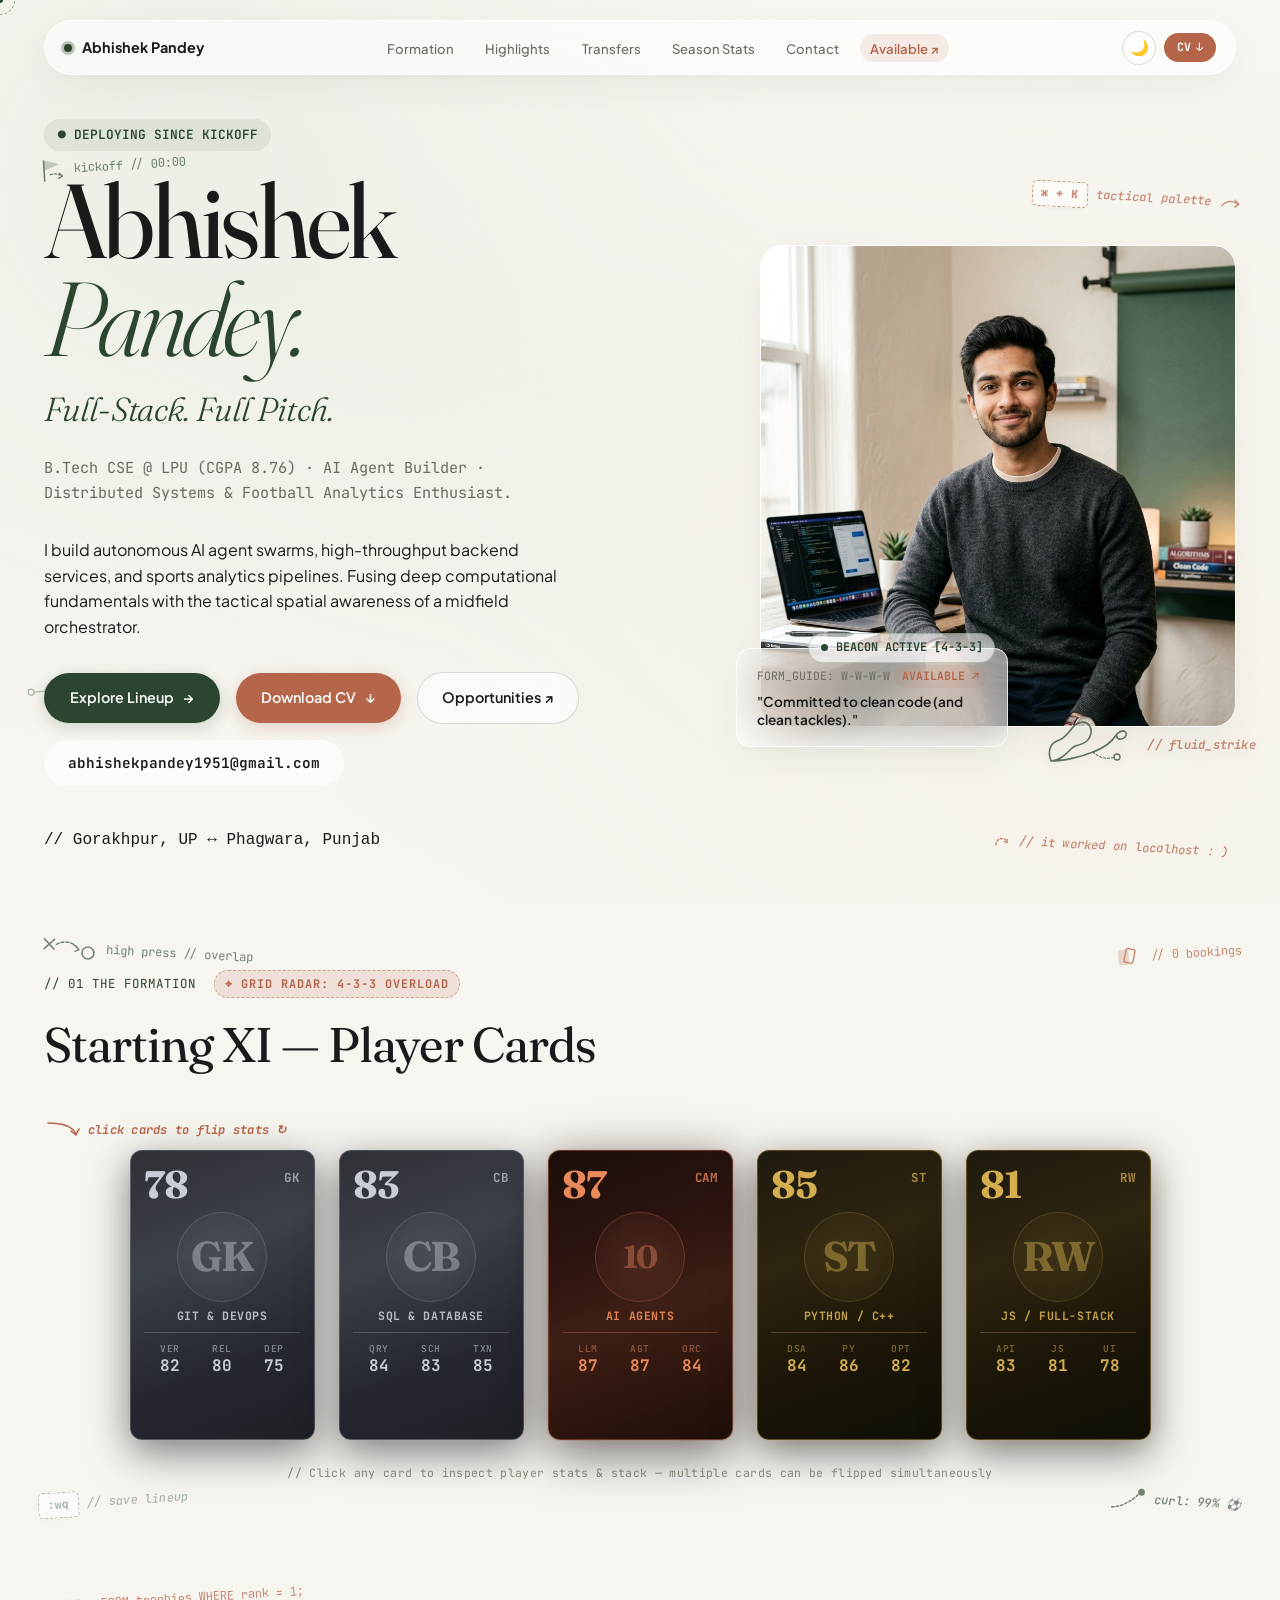
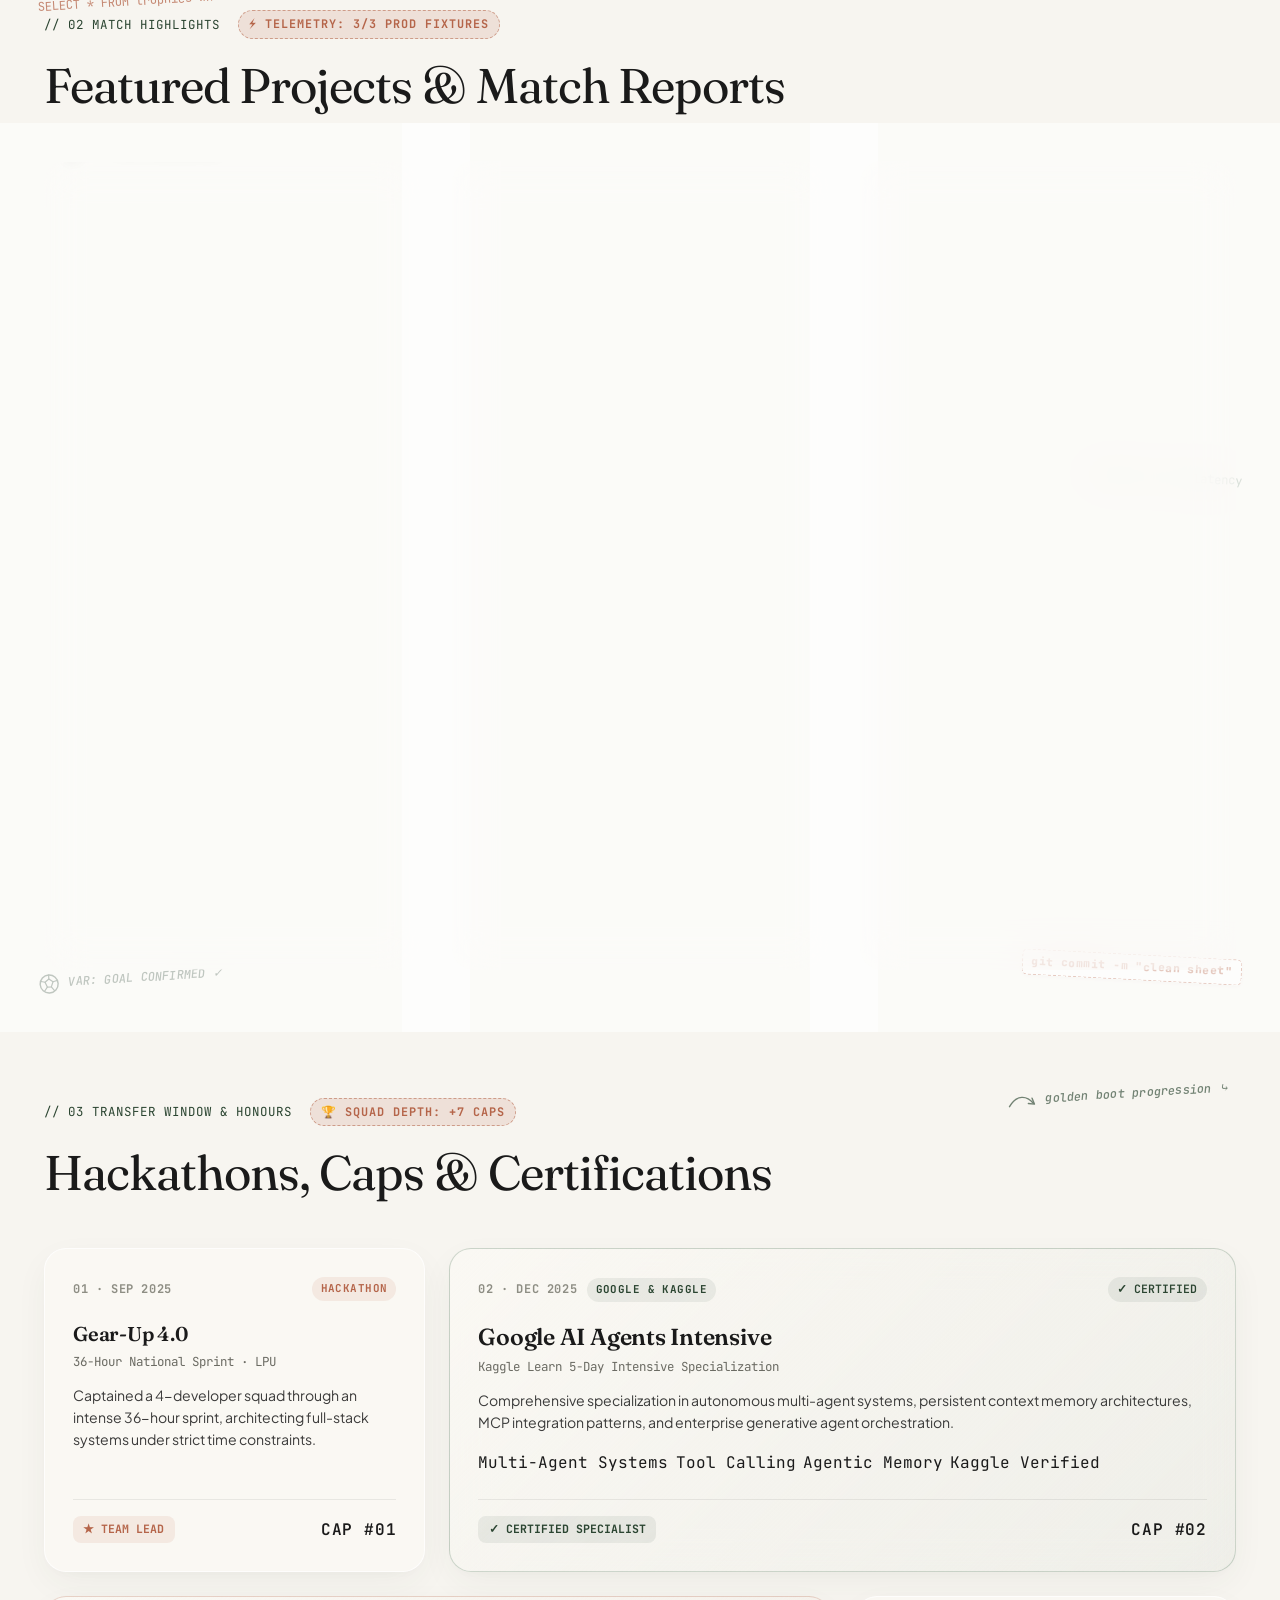
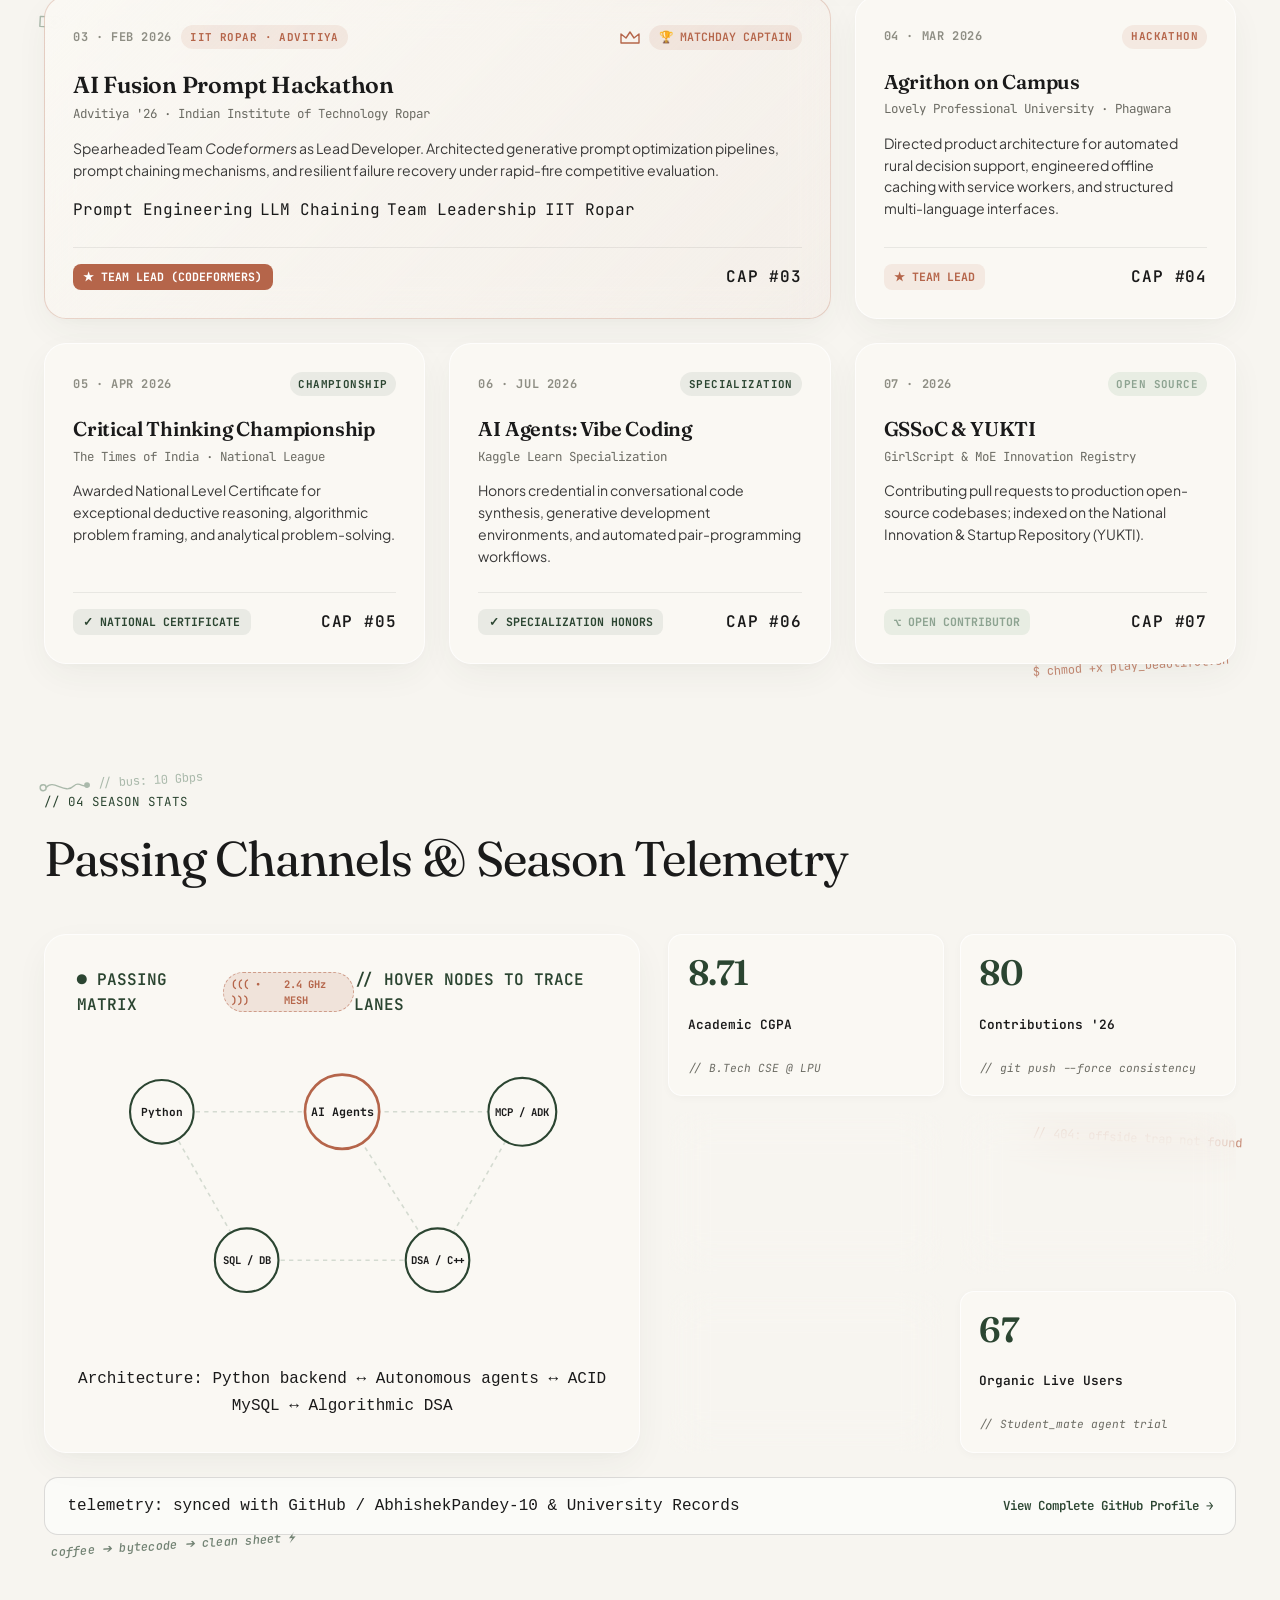
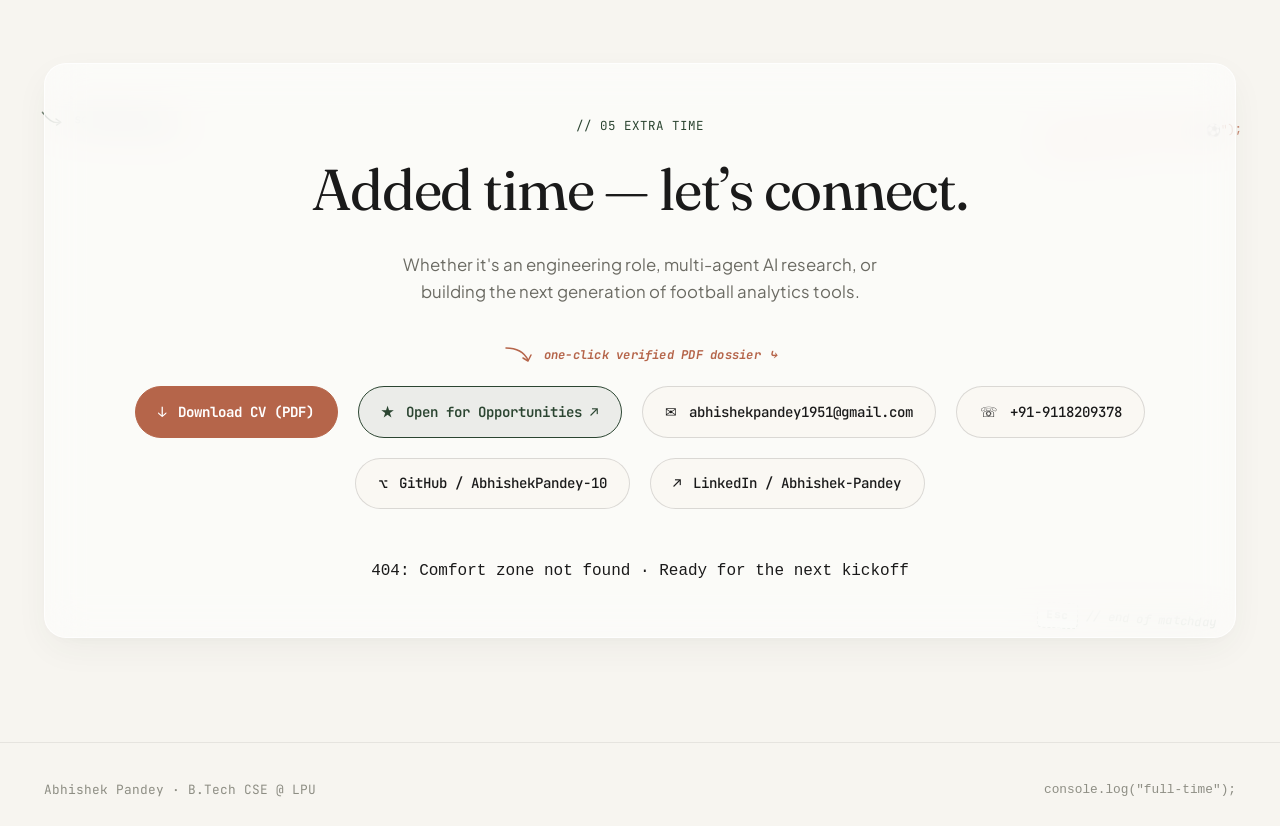
==== index.html @ 06e87197 "feat: complete The Pitch developer portfolio with dual matchday themes, FUT cards & telemetry" ====
<!DOCTYPE html>
<html lang="en">
<head>
  <meta charset="UTF-8">
  <meta name="viewport" content="width=device-width, initial-scale=1.0">
  <title>Abhishek Pandey — The Pitch</title>
  <meta name="description" content="Personal portfolio for Abhishek Pandey — B.Tech CSE @ LPU, AI Agent Builder, Full-Stack Developer, and Football Analytics Enthusiast.">
  <link rel="stylesheet" href="style.css">
  <link rel="icon" href="data:image/svg+xml,<svg xmlns=%22http://www.w3.org/2000/svg%22 viewBox=%220 0 100 100%22><text y=%22.9em%22 font-size=%2290%22>⚽</text></svg>">
  <script>
    (function() {
      const saved = localStorage.getItem('portfolio-theme');
      const prefersDark = window.matchMedia('(prefers-color-scheme: dark)').matches;
      if (saved === 'dark' || (!saved && prefersDark)) {
        document.documentElement.setAttribute('data-theme', 'dark');
      } else {
        document.documentElement.setAttribute('data-theme', 'light');
      }
    })();
  </script>
</head>
<body>

  <!-- Ambient Mesh Backdrop -->
  <div class="ambient-mesh" aria-hidden="true"></div>

  <!-- Custom Cursor -->
  <div class="custom-cursor" id="customCursor" aria-hidden="true">
    <div class="cursor-dot"></div>
    <div class="cursor-ring"></div>
  </div>

  <!-- Toast Notification -->
  <div class="pitch-toast" id="pitchToast">Tactical link copied to clipboard</div>

  <!-- Top Scroll Progress Indicator Bar -->
  <div id="scrollProgressBar" class="scroll-progress-bar" aria-hidden="true"></div>

  <!-- Sticky Header -->
  <header class="pitch-header">
    <div class="container">
      <nav class="nav-wrapper">
        <a href="#hero" class="brand-badge">
          <span class="pitch-dot"></span>
          <span>Abhishek Pandey</span>
        </a>

        <ul class="nav-links">
          <li><a href="#formation" class="nav-link">Formation</a></li>
          <li><a href="#highlights" class="nav-link">Highlights</a></li>
          <li><a href="#transfers" class="nav-link">Transfers</a></li>
          <li><a href="#season-stats" class="nav-link">Season Stats</a></li>
          <li><a href="#extratime" class="nav-link">Contact</a></li>
          <li><a href="opportunities.html" class="nav-link nav-link--available" title="View Scouting Dossier & Open Roles">Available ↗</a></li>
        </ul>

        <div class="nav-actions">
          <button id="themeToggle" class="theme-toggle-btn" aria-label="Toggle Night/Day match mode" title="Switch dark/light theme">
            <span class="theme-toggle-icon">🌙</span>
          </button>

          <a href="assets/Abhishek_Pandey_CV.pdf" download="Abhishek_Pandey_CV.pdf" target="_blank" class="nav-cv-btn font-mono" title="Download CV (PDF)">
            <span>CV</span>
            <span>↓</span>
          </a>
        </div>
      </nav>
    </div>
  </header>

  <main>
    <!-- ==========================================================================
         1. HERO SECTION
         ========================================================================== -->
    <section id="hero" class="hero-section">
      <!-- Background Tactical & Dev Doodles Layer -->
      <div class="doodle-layer" aria-hidden="true">
        <!-- 1. Corner flag & kickoff doodle -->
        <div class="bg-doodle doodle-rot-neg" style="top: 8%; left: 3%;">
          <svg class="doodle-svg" width="28" height="28" viewBox="0 0 28 28">
            <line x1="6" y1="4" x2="6" y2="24" stroke-width="1.6"/>
            <polygon points="6,4 20,8 6,13" fill="currentColor" opacity="0.35" stroke-width="1.2"/>
            <path d="M 12 18 Q 18 16 23 20" stroke-width="1.4" stroke-dasharray="2 2"/>
            <polyline points="21,17 24,20 20,22" stroke-width="1.4"/>
          </svg>
          <span>kickoff // 00:00</span>
        </div>

        <!-- 2. Dev keycap doodle -->
        <div class="bg-doodle bg-doodle--terracotta doodle-rot-pos" style="top: 12%; right: 3%;">
          <span class="doodle-kbd">⌘ + K</span>
          <span class="doodle-pun">tactical palette</span>
          <svg class="doodle-svg" width="22" height="14" viewBox="0 0 22 14">
            <path d="M 2 10 Q 10 2 18 8" stroke-width="1.3"/>
            <polyline points="15,4 19,8 15,11" stroke-width="1.3"/>
          </svg>
        </div>

        <!-- 3. Circuit trace with USB/Nodes -->
        <div class="bg-doodle bg-doodle--sage doodle-rot-neg" style="top: 72%; left: 2%;">
          <svg class="doodle-svg" width="54" height="22" viewBox="0 0 54 22">
            <circle cx="5" cy="11" r="3" stroke-width="1.3"/>
            <line x1="8" y1="11" x2="18" y2="11" stroke-width="1.3"/>
            <path d="M 18 11 L 22 5 L 30 5 L 34 11" stroke-width="1.3"/>
            <rect x="34" y="7" width="12" height="8" rx="2" stroke-width="1.3"/>
            <circle cx="50" cy="11" r="2" fill="currentColor"/>
          </svg>
          <span>// 127.0.0.1:8000</span>
        </div>

        <!-- 4. Dev Pun -->
        <div class="bg-doodle bg-doodle--terracotta doodle-rot-pos" style="bottom: 6%; right: 4%;">
          <svg class="doodle-svg" width="18" height="18" viewBox="0 0 18 18">
            <path d="M 3 13 C 3 6, 10 4, 14 9" stroke-width="1.4" stroke-dasharray="2 2"/>
            <polyline points="11,9 14,10 14,7" stroke-width="1.4"/>
          </svg>
          <span class="doodle-pun">// it worked on localhost : )</span>
        </div>
      </div>

      <div class="container">
        <div class="hero-grid">
          
          <!-- Left: Editorial Headline & Bio -->
          <div class="hero-content">
            <div class="hero-tag font-mono">
              <span>●</span>
              <span>DEPLOYING SINCE KICKOFF</span>
            </div>

            <h1 class="hero-name font-serif">
              Abhishek<br>
              <em>Pandey.</em>
            </h1>

            <div class="hero-tagline font-serif">
              Full-Stack. Full Pitch.
            </div>

            <p class="hero-subhead font-mono">
              B.Tech CSE @ LPU (CGPA 8.76) · AI Agent Builder · Distributed Systems & Football Analytics Enthusiast.
            </p>

            <p class="formation-bio" style="margin-bottom: 2rem; max-width: 34rem;">
              I build autonomous AI agent swarms, high-throughput backend services, and sports analytics pipelines. Fusing deep computational fundamentals with the tactical spatial awareness of a midfield orchestrator.
            </p>

            <div class="hero-cta-group">
              <a href="#formation" class="btn-primary magnetic-btn">
                <span>Explore Lineup</span>
                <span>→</span>
              </a>
              <a href="assets/Abhishek_Pandey_CV.pdf" download="Abhishek_Pandey_CV.pdf" target="_blank" class="btn-cv magnetic-btn">
                <span>Download CV</span>
                <span>↓</span>
              </a>
              <a href="opportunities.html" class="btn-secondary magnetic-btn">
                <span>Opportunities ↗</span>
              </a>
              <button class="btn-secondary contact-pill-copy" onclick="copyContact('abhishekpandey1951@gmail.com', 'Email')">
                <span class="font-mono text-xs">abhishekpandey1951@gmail.com</span>
              </button>
            </div>

            <div class="font-mono text-xs text-muted">
              <code>// Gorakhpur, UP ↔ Phagwara, Punjab</code>
            </div>
          </div>

          <!-- Right: Treated Duotone Portrait & Glass Badge -->
          <div class="hero-visual-wrapper">
            <div class="portrait-container">
              <img 
                src="assets/abhishek_portrait.jpg" 
                alt="Abhishek Pandey" 
                class="portrait-img"
              >
            </div>

            <div class="hero-glass-badge">
              <!-- Tactical Scout Beacon Signal -->
              <div class="stroke-signaling signal-beacon" style="position: absolute; top: -16px; right: 12px; z-index: 10;">
                <span class="beacon-pulse"></span>
                <span class="font-mono text-xs" style="color: var(--accent-forest); font-weight: 700;">BEACON ACTIVE [4-3-3]</span>
              </div>

              <div class="badge-header font-mono">
                <span>FORM_GUIDE: W-W-W-W</span>
                <a href="opportunities.html" class="badge-status badge-status--link" title="Inspect transfer dossier & roles">AVAILABLE ↗</a>
              </div>
              <div class="badge-text">
                "Committed to clean code (and clean tackles)."
              </div>
            </div>

            <!-- Single-Stroke Continuous Kicker & Trajectory -->
            <div class="stroke-signaling single-stroke-figure" style="position: absolute; bottom: -44px; right: -20px; z-index: 4;" title="Single-stroke strike">
              <svg class="single-stroke-svg" width="96" height="52" viewBox="0 0 96 52">
                <path d="M 8 42 C 16 42, 22 36, 28 30 C 32 25, 38 27, 44 22 C 48 18, 50 11, 46 6 C 42 1, 34 3, 30 8 C 26 13, 22 20, 14 22 C 8 24, 4 32, 8 42 C 20 42, 38 38, 50 33 C 62 28, 68 24, 74 15 M 74 15 C 80 9, 86 13, 82 18 C 78 22, 72 20, 74 15" stroke-width="1.6"/>
                <path d="M 50 33 Q 60 42 72 38" stroke-width="1.2" stroke-dasharray="2 2"/>
                <circle cx="74" cy="38" r="3" stroke-width="1.4"/>
              </svg>
              <span class="signal-callout-text font-mono text-xs">// fluid_strike</span>
            </div>
          </div>

        </div>
      </div>
    </section>

    <!-- ==========================================================================
         2. THE FORMATION (FIFA Player Cards)
         ========================================================================== -->
    <section id="formation" class="section">
      <!-- Background Tactical & Dev Doodles Layer -->
      <div class="doodle-layer" aria-hidden="true">
        <!-- 5. Tactical X & O High Press vector -->
        <div class="bg-doodle doodle-rot-pos" style="top: 5%; left: 3%;">
          <svg class="doodle-svg" width="60" height="30" viewBox="0 0 60 30">
            <line x1="6" y1="6" x2="16" y2="16" stroke-width="1.6"/>
            <line x1="16" y1="6" x2="6" y2="16" stroke-width="1.6"/>
            <path d="M 18 11 Q 30 4 40 14" stroke-width="1.4" stroke-dasharray="3 2"/>
            <polyline points="36,11 41,15 37,17" stroke-width="1.4"/>
            <circle cx="50" cy="18" r="6" stroke-width="1.6"/>
          </svg>
          <span>high press // overlap</span>
        </div>

        <!-- 6. Referee Yellow & Red cards -->
        <div class="bg-doodle bg-doodle--terracotta doodle-rot-neg" style="top: 6%; right: 3%;">
          <svg class="doodle-svg" width="26" height="22" viewBox="0 0 26 22">
            <rect x="2" y="3" width="9" height="14" rx="1.5" stroke-width="1.4" fill="currentColor" opacity="0.3"/>
            <rect x="8" y="2" width="9" height="14" rx="1.5" stroke-width="1.4" transform="rotate(15 13 9)"/>
          </svg>
          <span>// 0 bookings</span>
        </div>

        <!-- 7. Vim save keycap -->
        <div class="bg-doodle bg-doodle--sage doodle-rot-neg" style="bottom: 5%; left: 3%;">
          <span class="doodle-kbd">:wq</span>
          <span class="doodle-pun">// save lineup</span>
        </div>

        <!-- 8. Free-kick curling arc -->
        <div class="bg-doodle doodle-rot-pos" style="bottom: 5%; right: 3%;">
          <svg class="doodle-svg" width="38" height="24" viewBox="0 0 38 24">
            <path d="M 4 20 C 14 20, 26 12, 32 4" stroke-width="1.4" stroke-dasharray="2.5 2"/>
            <circle cx="33" cy="4" r="2.5" fill="currentColor"/>
          </svg>
          <span class="doodle-pun">curl: 99% ⚽</span>
        </div>
      </div>

      <div class="container">
        
        <div class="section-header">
          <div class="section-label">
            <span>// 01</span>
            <span>THE FORMATION</span>
            <span class="signal-radar-tag font-mono" style="margin-left: 0.6rem;">
              <span>⌖</span>
              <span>GRID RADAR: 4-3-3 OVERLOAD</span>
            </span>
          </div>
          <h2 class="section-title font-serif">Starting XI — Player Cards</h2>
        </div>

        <!-- Single-Stroke Card Flip Signaling Callout -->
        <div class="stroke-signaling" style="position: relative; margin-bottom: 0.6rem; justify-content: flex-end;">
          <svg class="single-stroke-svg" width="36" height="20" viewBox="0 0 36 20" style="color: var(--accent-terracotta);">
            <path d="M 4 3 C 16 3, 28 5, 32 14" stroke-width="1.6"/>
            <polyline points="27,11 32,15 35,9" stroke-width="1.6"/>
          </svg>
          <span class="signal-callout-text font-mono">click cards to flip stats ↻</span>
        </div>

        <div class="fifa-grid">

          <!-- Card 1: GK — Silver -->
          <div class="fifa-card fifa-card--silver" data-pos="gk" onclick="flipCard(this)" tabindex="0" role="button" aria-label="Toggle Git & DevOps player card">
            <div class="fifa-card-inner">
              <div class="fifa-card-front">
                <div class="fifa-card-shine"></div>
                <div class="fifa-card-top">
                  <div class="fifa-card-rating font-serif">78</div>
                  <div class="fifa-card-pos font-mono">GK</div>
                </div>
                <div class="fifa-card-center">
                  <div class="fifa-card-emblem">
                    <span class="fifa-card-emblem-pos">GK</span>
                  </div>
                </div>
                <div class="fifa-card-bottom">
                  <div class="fifa-card-name font-mono">GIT &amp; DEVOPS</div>
                  <div class="fifa-card-divider"></div>
                  <div class="fifa-card-stats">
                    <div class="fifa-stat font-mono"><span>VER</span><span>82</span></div>
                    <div class="fifa-stat font-mono"><span>REL</span><span>80</span></div>
                    <div class="fifa-stat font-mono"><span>DEP</span><span>75</span></div>
                  </div>
                </div>
                <div class="fifa-card-hint font-mono">click to flip</div>
              </div>
              <div class="fifa-card-back">
                <div class="fifa-back-pos font-mono">GK · #01</div>
                <h3 class="fifa-back-title font-serif">Reliability, Safety Net &amp; DevOps</h3>
                <p class="fifa-back-desc font-mono">Last line of defense. Deterministic builds, clean Git workflows, robust CI/CD checks, and zero-downtime stability.</p>
                <div class="fifa-back-pills">
                  <span class="fifa-pill">Git &amp; GitHub</span>
                  <span class="fifa-pill">DevOps Habits</span>
                  <span class="fifa-pill">Linux / Bash</span>
                  <span class="fifa-pill">VS Code</span>
                  <span class="fifa-pill">Auto Testing</span>
                </div>
                <div class="fifa-back-hint font-mono">click to flip back</div>
              </div>
            </div>
          </div>

          <!-- Card 2: CB — Silver -->
          <div class="fifa-card fifa-card--silver" data-pos="def" onclick="flipCard(this)" tabindex="0" role="button" aria-label="Toggle SQL & Database player card">
            <div class="fifa-card-inner">
              <div class="fifa-card-front">
                <div class="fifa-card-shine"></div>
                <div class="fifa-card-top">
                  <div class="fifa-card-rating font-serif">83</div>
                  <div class="fifa-card-pos font-mono">CB</div>
                </div>
                <div class="fifa-card-center">
                  <div class="fifa-card-emblem">
                    <span class="fifa-card-emblem-pos">CB</span>
                  </div>
                </div>
                <div class="fifa-card-bottom">
                  <div class="fifa-card-name font-mono">SQL &amp; DATABASE</div>
                  <div class="fifa-card-divider"></div>
                  <div class="fifa-card-stats">
                    <div class="fifa-stat font-mono"><span>QRY</span><span>84</span></div>
                    <div class="fifa-stat font-mono"><span>SCH</span><span>83</span></div>
                    <div class="fifa-stat font-mono"><span>TXN</span><span>85</span></div>
                  </div>
                </div>
                <div class="fifa-card-hint font-mono">click to flip</div>
              </div>
              <div class="fifa-card-back">
                <div class="fifa-back-pos font-mono">CB · #04</div>
                <h3 class="fifa-back-title font-serif">Relational Foundations &amp; SQL Architecture</h3>
                <p class="fifa-back-desc font-mono">Uncompromising structural integrity. ACID transactions, index optimization, normalized schemas, rock-solid data layers.</p>
                <div class="fifa-back-pills">
                  <span class="fifa-pill">SQL</span>
                  <span class="fifa-pill">MySQL</span>
                  <span class="fifa-pill">DB Normalization</span>
                  <span class="fifa-pill">Relational Schemas</span>
                  <span class="fifa-pill">Transactions</span>
                </div>
                <div class="fifa-back-hint font-mono">click to flip back</div>
              </div>
            </div>
          </div>

          <!-- Card 3: CAM — Special (Star Player) -->
          <div class="fifa-card fifa-card--special" data-pos="mid" onclick="flipCard(this)" tabindex="0" role="button" aria-label="Toggle AI Agents player card">
            <div class="fifa-card-inner">
              <div class="fifa-card-front">
                <div class="fifa-card-shine"></div>
                <div class="fifa-card-top">
                  <div class="fifa-card-rating font-serif">87</div>
                  <div class="fifa-card-pos font-mono">CAM</div>
                </div>
                <div class="fifa-card-center">
                  <div class="fifa-card-emblem">
                    <span class="fifa-card-emblem-pos">10</span>
                  </div>
                </div>
                <div class="fifa-card-bottom">
                  <div class="fifa-card-name font-mono">AI AGENTS</div>
                  <div class="fifa-card-divider"></div>
                  <div class="fifa-card-stats">
                    <div class="fifa-stat font-mono"><span>LLM</span><span>87</span></div>
                    <div class="fifa-stat font-mono"><span>AGT</span><span>87</span></div>
                    <div class="fifa-stat font-mono"><span>ORC</span><span>84</span></div>
                  </div>
                </div>
                <div class="fifa-card-hint font-mono">click to flip</div>
              </div>
              <div class="fifa-card-back">
                <div class="fifa-back-pos font-mono">CAM · #10 · ★ STAR</div>
                <h3 class="fifa-back-title font-serif">Autonomous AI Agents &amp; Orchestration</h3>
                <p class="fifa-back-desc font-mono">Creative nucleus. Multi-agent swarms, Model Context Protocol, tool-augmented sandboxes, vector embeddings.</p>
                <div class="fifa-back-pills">
                  <span class="fifa-pill">AI Agents</span>
                  <span class="fifa-pill">MCP</span>
                  <span class="fifa-pill">ADK</span>
                  <span class="fifa-pill">Antigravity</span>
                  <span class="fifa-pill">LangChain</span>
                  <span class="fifa-pill">Prompt Eng.</span>
                </div>
                <div class="fifa-back-hint font-mono">click to flip back</div>
              </div>
            </div>
          </div>

          <!-- Card 4: ST — Gold -->
          <div class="fifa-card fifa-card--gold" data-pos="st" onclick="flipCard(this)" tabindex="0" role="button" aria-label="Toggle Python & C++ player card">
            <div class="fifa-card-inner">
              <div class="fifa-card-front">
                <div class="fifa-card-shine"></div>
                <div class="fifa-card-top">
                  <div class="fifa-card-rating font-serif">85</div>
                  <div class="fifa-card-pos font-mono">ST</div>
                </div>
                <div class="fifa-card-center">
                  <div class="fifa-card-emblem">
                    <span class="fifa-card-emblem-pos">ST</span>
                  </div>
                </div>
                <div class="fifa-card-bottom">
                  <div class="fifa-card-name font-mono">PYTHON / C++</div>
                  <div class="fifa-card-divider"></div>
                  <div class="fifa-card-stats">
                    <div class="fifa-stat font-mono"><span>DSA</span><span>84</span></div>
                    <div class="fifa-stat font-mono"><span>PY</span><span>86</span></div>
                    <div class="fifa-stat font-mono"><span>OPT</span><span>82</span></div>
                  </div>
                </div>
                <div class="fifa-card-hint font-mono">click to flip</div>
              </div>
              <div class="fifa-card-back">
                <div class="fifa-back-pos font-mono">ST · #09</div>
                <h3 class="fifa-back-title font-serif">High-Impact Computational Engineering</h3>
                <p class="fifa-back-desc font-mono">Clinical problem-solving. Python, C++, Data Structures &amp; Algorithms, rapid conversion of complex problems into clean code.</p>
                <div class="fifa-back-pills">
                  <span class="fifa-pill">Python</span>
                  <span class="fifa-pill">C++</span>
                  <span class="fifa-pill">DSA</span>
                  <span class="fifa-pill">OOP</span>
                  <span class="fifa-pill">Codeforces</span>
                  <span class="fifa-pill">LeetCode</span>
                </div>
                <div class="fifa-back-hint font-mono">click to flip back</div>
              </div>
            </div>
          </div>

          <!-- Card 5: RW — Gold -->
          <div class="fifa-card fifa-card--gold" data-pos="rw" onclick="flipCard(this)" tabindex="0" role="button" aria-label="Toggle JavaScript & Full Stack player card">
            <div class="fifa-card-inner">
              <div class="fifa-card-front">
                <div class="fifa-card-shine"></div>
                <div class="fifa-card-top">
                  <div class="fifa-card-rating font-serif">81</div>
                  <div class="fifa-card-pos font-mono">RW</div>
                </div>
                <div class="fifa-card-center">
                  <div class="fifa-card-emblem">
                    <span class="fifa-card-emblem-pos">RW</span>
                  </div>
                </div>
                <div class="fifa-card-bottom">
                  <div class="fifa-card-name font-mono">JS / FULL-STACK</div>
                  <div class="fifa-card-divider"></div>
                  <div class="fifa-card-stats">
                    <div class="fifa-stat font-mono"><span>API</span><span>83</span></div>
                    <div class="fifa-stat font-mono"><span>JS</span><span>81</span></div>
                    <div class="fifa-stat font-mono"><span>UI</span><span>78</span></div>
                  </div>
                </div>
                <div class="fifa-card-hint font-mono">click to flip</div>
              </div>
              <div class="fifa-card-back">
                <div class="fifa-back-pos font-mono">RW · #07</div>
                <h3 class="fifa-back-title font-serif">Full-Stack Architecture &amp; Modern Web</h3>
                <p class="fifa-back-desc font-mono">Pace, precision, fluid interfaces. High-performance, accessible web platforms bridging complex backends with intuitive design.</p>
                <div class="fifa-back-pills">
                  <span class="fifa-pill">JavaScript</span>
                  <span class="fifa-pill">HTML5 &amp; CSS</span>
                  <span class="fifa-pill">Django / DRF</span>
                  <span class="fifa-pill">REST APIs</span>
                  <span class="fifa-pill">Glassmorphism</span>
                </div>
                <div class="fifa-back-hint font-mono">click to flip back</div>
              </div>
            </div>
          </div>

        </div><!-- /.fifa-grid -->

        <div class="fifa-grid-hint font-mono">// Click any card to inspect player stats &amp; stack — multiple cards can be flipped simultaneously</div>

      </div>
    </section>




    <!-- ==========================================================================
         3. MATCH HIGHLIGHTS (Project Cards)
         ========================================================================== -->
    <section id="highlights" class="section">
      <!-- Background Tactical & Dev Doodles Layer -->
      <div class="doodle-layer" aria-hidden="true">
        <!-- 9. SQL Query doodle -->
        <div class="bg-doodle bg-doodle--terracotta doodle-rot-neg" style="top: 4%; left: 3%;">
          <span>SELECT * FROM trophies WHERE rank = 1;</span>
        </div>

        <!-- 10. Twisted patch cable with ground -->
        <div class="bg-doodle bg-doodle--sage doodle-rot-pos" style="top: 48%; right: 3%;">
          <svg class="doodle-svg" width="46" height="20" viewBox="0 0 46 20">
            <path d="M 2 10 Q 8 2 14 10 T 26 10 T 36 10" stroke-width="1.4"/>
            <line x1="36" y1="10" x2="42" y2="10" stroke-width="1.4"/>
            <line x1="42" y1="5" x2="42" y2="15" stroke-width="1.4"/>
            <line x1="44" y1="7" x2="44" y2="13" stroke-width="1.4"/>
          </svg>
          <span>// zero latency</span>
        </div>

        <!-- 11. Minimalist Wireframe Soccer Ball + VAR -->
        <div class="bg-doodle doodle-rot-neg" style="bottom: 4%; left: 3%;">
          <svg class="doodle-svg" width="22" height="22" viewBox="0 0 22 22">
            <circle cx="11" cy="11" r="9" stroke-width="1.4"/>
            <polygon points="11,6 15,9 13,14 9,14 7,9" stroke-width="1.2"/>
            <line x1="11" y1="2" x2="11" y2="6" stroke-width="1.2"/>
            <line x1="19" y1="8" x2="15" y2="9" stroke-width="1.2"/>
            <line x1="16" y1="18" x2="13" y2="14" stroke-width="1.2"/>
            <line x1="6" y1="18" x2="9" y2="14" stroke-width="1.2"/>
            <line x1="3" y1="8" x2="7" y2="9" stroke-width="1.2"/>
          </svg>
          <span class="doodle-pun">VAR: GOAL CONFIRMED ✓</span>
        </div>

        <!-- 12. Clean sheet git commit -->
        <div class="bg-doodle bg-doodle--terracotta doodle-rot-pos" style="bottom: 5%; right: 3%;">
          <span class="doodle-kbd">git commit -m "clean sheet"</span>
        </div>
      </div>

      <div class="container">
        
        <div class="section-header">
          <div class="section-label">
            <span>// 02</span>
            <span>MATCH HIGHLIGHTS</span>
            <span class="signal-radar-tag font-mono" style="margin-left: 0.6rem;">
              <span>⚡</span>
              <span>TELEMETRY: 3/3 PROD FIXTURES</span>
            </span>
          </div>
          <h2 class="section-title font-serif">Featured Projects &amp; Match Reports</h2>
        </div>

        <div class="projects-grid">
          
          <!-- Project 1: Student_mate -->
          <article class="match-card glass-panel tilt-card">
            <!-- Single-Stroke Innovation Lightbulb Signal -->
            <div class="stroke-signaling single-stroke-figure" style="top: -24px; left: 14px;">
              <svg class="single-stroke-svg" width="26" height="26" viewBox="0 0 26 26">
                <path d="M 9 18 L 17 18 M 10 21 L 16 21 M 7 14 C 5 12, 4 9, 4 6 C 4 2.5, 8 1, 13 1 C 18 1, 22 2.5, 22 6 C 22 9, 21 12, 19 14 L 19 16 L 7 16 Z" stroke-width="1.4"/>
                <line x1="13" y1="1" x2="13" y2="-1" stroke-width="1.3"/>
              </svg>
              <span class="signal-callout-text font-mono">// core_innovation</span>
            </div>

            <div class="match-card-screenshot">
              <img src="assets/studentmate_screenshot.jpg" alt="Student_mate app interface showing AI chat with task list" class="project-screenshot" loading="lazy">
              <div class="screenshot-overlay">
                <span class="screenshot-label font-mono">LIVE PREVIEW</span>
              </div>
            </div>
            <div class="match-card-top">
              <div class="match-fixture-bar">
                <span>FIXTURE: FEB 2026</span>
                <span class="motm-badge">★ MOTM: PERSISTENT MEMORY</span>
              </div>
              <h3 class="match-title font-serif">Student_mate</h3>
              
              <div class="match-stat-callout">
                <div class="stat-headline">68 Organic Users</div>
                <div class="stat-subtext">Generative AI Concierge Agent</div>
              </div>

              <p class="match-desc">
                An intelligent student assistant featuring stateful multi-turn memory, dynamic academic calendar scheduling, and context-aware task prioritization powered by LLM tool calling.
              </p>
            </div>

            <div class="match-card-bottom">
              <div class="tactical-stack-pills" style="margin-bottom: 1.25rem;">
                <span class="stack-pill">Python</span>
                <span class="stack-pill">LLM APIs</span>
                <span class="stack-pill">Agentic Memory</span>
                <span class="stack-pill">FastAPI</span>
              </div>
              <div class="match-card-footer">
                <span class="font-mono text-xs text-muted">Status: Deployed</span>
                <a href="https://github.com/AbhishekPandey-10/Student_mate" target="_blank" rel="noopener noreferrer" class="match-link font-mono">
                  <span>Match Tape (GitHub)</span>
                  <span>→</span>
                </a>
              </div>
            </div>
          </article>

          <!-- Project 2: Library Management System -->
          <article class="match-card glass-panel tilt-card">
            <div class="match-card-screenshot">
              <img src="assets/library_mgmt_screenshot.jpg" alt="Library Management System CLI interface with MySQL records" class="project-screenshot" loading="lazy">
              <div class="screenshot-overlay">
                <span class="screenshot-label font-mono">LIVE PREVIEW</span>
              </div>
            </div>
            <div class="match-card-top">
              <div class="match-fixture-bar">
                <span>FIXTURE: SEP 2025</span>
                <span class="motm-badge">★ MOTM: ACID TRANSACTIONS</span>
              </div>
              <h3 class="match-title font-serif">Library Management System</h3>
              
              <div class="match-stat-callout">
                <div class="stat-headline">6 GitHub Stars</div>
                <div class="stat-subtext">CLI &amp; Relational Database Core</div>
              </div>

              <p class="match-desc">
                High-reliability terminal-based system built with Python and MySQL. Features strict transaction safety, automated fine calculation, concurrency controls, and role-based access management.
              </p>
            </div>

            <div class="match-card-bottom">
              <div class="tactical-stack-pills" style="margin-bottom: 1.25rem;">
                <span class="stack-pill">Python</span>
                <span class="stack-pill">MySQL</span>
                <span class="stack-pill">Database Normalization</span>
                <span class="stack-pill">CLI Engine</span>
              </div>
              <div class="match-card-footer">
                <span class="font-mono text-xs text-muted">Status: Open Source</span>
                <a href="https://github.com/AbhishekPandey-10/library-management-system" target="_blank" rel="noopener noreferrer" class="match-link font-mono">
                  <span>Match Tape (GitHub)</span>
                  <span>→</span>
                </a>
              </div>
            </div>
          </article>

          <!-- Project 3: AgriHelp -->
          <article class="match-card glass-panel tilt-card">
            <div class="match-card-screenshot">
              <img src="assets/agrihelp_screenshot.jpg" alt="AgriHelp dashboard showing crop advisory, weather and mandi rates" class="project-screenshot" loading="lazy">
              <div class="screenshot-overlay">
                <span class="screenshot-label font-mono">LIVE PREVIEW</span>
              </div>
            </div>
            <div class="match-card-top">
              <div class="match-fixture-bar">
                <span>FIXTURE: JUL 2026</span>
                <span class="motm-badge">★ MOTM: EDGE DIAGNOSTICS</span>
              </div>
              <h3 class="match-title font-serif">AgriHelp</h3>
              
              <div class="match-stat-callout">
                <div class="stat-headline">Farmer Support Hub</div>
                <div class="stat-subtext">Web Platform &amp; Advisory Mesh</div>
              </div>

              <p class="match-desc">
                A localized agricultural advisory web app connecting farmers to automated crop disease diagnostics, weather telemetry, and real-time mandi market rates.
              </p>
            </div>

            <div class="match-card-bottom">
              <div class="tactical-stack-pills" style="margin-bottom: 1.25rem;">
                <span class="stack-pill">JavaScript</span>
                <span class="stack-pill">Modern Web Stack</span>
                <span class="stack-pill">REST APIs</span>
                <span class="stack-pill">CSS Glass</span>
              </div>
              <div class="match-card-footer">
                <span class="font-mono text-xs text-muted">Status: Prototype</span>
                <a href="https://github.com/AbhishekPandey-10/AgriHelp" target="_blank" rel="noopener noreferrer" class="match-link font-mono">
                  <span>Match Tape (GitHub)</span>
                  <span>→</span>
                </a>
              </div>
            </div>
          </article>

        </div>
      </div>
    </section>

    <!-- ==========================================================================
         3. TRANSFER WINDOW & TROPHY CABINET (Chronological Bento Grid)
         ========================================================================== -->
    <section id="transfers" class="section">
      <!-- Background Tactical & Dev Doodles Layer -->
      <div class="doodle-layer" aria-hidden="true">
        <!-- 13. Curving Arrow -->
        <div class="bg-doodle doodle-rot-neg" style="top: 4%; right: 4%;">
          <svg class="doodle-svg" width="30" height="18" viewBox="0 0 30 18">
            <path d="M 2 14 C 10 2, 20 4, 26 12" stroke-width="1.4"/>
            <polyline points="21,12 27,13 25,7" stroke-width="1.4"/>
          </svg>
          <span class="doodle-pun">golden boot progression ⤷</span>
        </div>

        <!-- 14. Referee Whistle -->
        <div class="bg-doodle bg-doodle--sage doodle-rot-pos" style="top: 45%; left: 3%;">
          <svg class="doodle-svg" width="30" height="20" viewBox="0 0 30 20">
            <path d="M 2 6 L 14 6 A 6 6 0 1 1 14 16 L 2 16 Z" stroke-width="1.4"/>
            <circle cx="16" cy="11" r="2" fill="currentColor"/>
            <path d="M 24 6 C 26 9 26 13 24 16" stroke-width="1.3" stroke-dasharray="1.5 1.5"/>
            <path d="M 27 4 C 30 8 30 14 27 18" stroke-width="1.3" stroke-dasharray="1.5 1.5"/>
          </svg>
          <span>// match official verified</span>
        </div>

        <!-- 15. Shell script run -->
        <div class="bg-doodle bg-doodle--terracotta doodle-rot-neg" style="bottom: 4%; right: 4%;">
          <span>$ chmod +x play_beautiful.sh</span>
        </div>
      </div>

      <div class="container">
        
        <div class="section-header">
          <div class="section-label">
            <span>// 03</span>
            <span>TRANSFER WINDOW &amp; HONOURS</span>
            <span class="signal-radar-tag font-mono" style="margin-left: 0.6rem;">
              <span>🏆</span>
              <span>SQUAD DEPTH: +7 CAPS</span>
            </span>
          </div>
          <h2 class="section-title font-serif">Hackathons, Caps &amp; Certifications</h2>
        </div>

        <!-- Chronological Bento Grid (Asymmetric 3-Column Layout) -->
        <div class="bento-trophy-grid">
          
          <!-- 1. Sep 2025: Gear-Up 4.0 Hackathon (1 col) -->
          <div class="bento-card bento-card--sm glass-panel">
            <div class="bento-card-header">
              <span class="bento-timeline-badge font-mono">01 · SEP 2025</span>
              <span class="bento-type-tag bento-type--hackathon font-mono">HACKATHON</span>
            </div>
            <div class="bento-card-body">
              <h3 class="bento-card-title font-serif">Gear-Up 4.0</h3>
              <p class="bento-card-venue font-mono text-xs text-muted">36-Hour National Sprint · LPU</p>
              <p class="bento-card-desc">
                Captained a 4-developer squad through an intense 36-hour sprint, architecting full-stack systems under strict time constraints.
              </p>
            </div>
            <div class="bento-card-footer">
              <span class="bento-role-pill font-mono">★ TEAM LEAD</span>
              <span class="bento-cap-num font-mono text-xs text-muted">CAP #01</span>
            </div>
          </div>

          <!-- 2. Dec 2025: Google AI Agents Intensive (2 cols - Featured Hero) -->
          <div class="bento-card bento-card--lg glass-panel bento-card--featured-google">
            <div class="bento-card-header">
              <div class="bento-header-left">
                <span class="bento-timeline-badge font-mono">02 · DEC 2025</span>
                <span class="bento-type-tag bento-type--cert font-mono">GOOGLE &amp; KAGGLE</span>
              </div>
              <span class="bento-status-pill font-mono">✓ CERTIFIED</span>
            </div>
            <div class="bento-card-body">
              <h3 class="bento-card-title font-serif">Google AI Agents Intensive</h3>
              <p class="bento-card-venue font-mono text-xs text-muted">Kaggle Learn 5-Day Intensive Specialization</p>
              <p class="bento-card-desc">
                Comprehensive specialization in autonomous multi-agent systems, persistent context memory architectures, MCP integration patterns, and enterprise generative agent orchestration.
              </p>
              <div class="bento-card-tags">
                <span class="tag-chip font-mono">Multi-Agent Systems</span>
                <span class="tag-chip font-mono">Tool Calling</span>
                <span class="tag-chip font-mono">Agentic Memory</span>
                <span class="tag-chip font-mono">Kaggle Verified</span>
              </div>
            </div>
            <div class="bento-card-footer">
              <span class="bento-role-pill bento-role--cert font-mono">✓ CERTIFIED SPECIALIST</span>
              <span class="bento-cap-num font-mono text-xs text-muted">CAP #02</span>
            </div>
          </div>

          <!-- 3. Feb 2026: AI Fusion Prompt Hackathon (2 cols - Featured Captain Hero) -->
          <div class="bento-card bento-card--lg glass-panel bento-card--featured-lead">
            <div class="bento-card-header">
              <div class="bento-header-left">
                <span class="bento-timeline-badge font-mono">03 · FEB 2026</span>
                <span class="bento-type-tag bento-type--hackathon font-mono">IIT ROPAR · ADVITIYA</span>
              </div>
              <div style="display: flex; align-items: center; gap: 0.5rem;">
                <svg class="single-stroke-svg" width="22" height="15" viewBox="0 0 22 15" style="color: var(--accent-terracotta);">
                  <path d="M 2 13 L 2 4 L 7 8 L 11 2 L 15 8 L 20 4 L 20 13 Z" stroke-width="1.4"/>
                </svg>
                <span class="bento-status-pill bento-status--trophy font-mono">🏆 MATCHDAY CAPTAIN</span>
              </div>
            </div>
            <div class="bento-card-body">
              <h3 class="bento-card-title font-serif">AI Fusion Prompt Hackathon</h3>
              <p class="bento-card-venue font-mono text-xs text-muted">Advitiya '26 · Indian Institute of Technology Ropar</p>
              <p class="bento-card-desc">
                Spearheaded Team <em>Codeformers</em> as Lead Developer. Architected generative prompt optimization pipelines, prompt chaining mechanisms, and resilient failure recovery under rapid-fire competitive evaluation.
              </p>
              <div class="bento-card-tags">
                <span class="tag-chip font-mono">Prompt Engineering</span>
                <span class="tag-chip font-mono">LLM Chaining</span>
                <span class="tag-chip font-mono">Team Leadership</span>
                <span class="tag-chip font-mono">IIT Ropar</span>
              </div>
            </div>
            <div class="bento-card-footer">
              <span class="bento-role-pill bento-role--lead font-mono">★ TEAM LEAD (CODEFORMERS)</span>
              <span class="bento-cap-num font-mono text-xs text-muted">CAP #03</span>
            </div>
          </div>

          <!-- 4. Mar 2026: Agrithon on Campus (1 col) -->
          <div class="bento-card bento-card--sm glass-panel">
            <div class="bento-card-header">
              <span class="bento-timeline-badge font-mono">04 · MAR 2026</span>
              <span class="bento-type-tag bento-type--hackathon font-mono">HACKATHON</span>
            </div>
            <div class="bento-card-body">
              <h3 class="bento-card-title font-serif">Agrithon on Campus</h3>
              <p class="bento-card-venue font-mono text-xs text-muted">Lovely Professional University · Phagwara</p>
              <p class="bento-card-desc">
                Directed product architecture for automated rural decision support, engineered offline caching with service workers, and structured multi-language interfaces.
              </p>
            </div>
            <div class="bento-card-footer">
              <span class="bento-role-pill font-mono">★ TEAM LEAD</span>
              <span class="bento-cap-num font-mono text-xs text-muted">CAP #04</span>
            </div>
          </div>

          <!-- 5. Apr 2026: Times Critical Thinking Championship (1 col) -->
          <div class="bento-card bento-card--sm glass-panel">
            <div class="bento-card-header">
              <span class="bento-timeline-badge font-mono">05 · APR 2026</span>
              <span class="bento-type-tag bento-type--cert font-mono">CHAMPIONSHIP</span>
            </div>
            <div class="bento-card-body">
              <h3 class="bento-card-title font-serif">Critical Thinking Championship</h3>
              <p class="bento-card-venue font-mono text-xs text-muted">The Times of India · National League</p>
              <p class="bento-card-desc">
                Awarded National Level Certificate for exceptional deductive reasoning, algorithmic problem framing, and analytical problem-solving.
              </p>
            </div>
            <div class="bento-card-footer">
              <span class="bento-role-pill bento-role--cert font-mono">✓ NATIONAL CERTIFICATE</span>
              <span class="bento-cap-num font-mono text-xs text-muted">CAP #05</span>
            </div>
          </div>

          <!-- 6. Jul 2026: AI Agents Vibe Coding (1 col) -->
          <div class="bento-card bento-card--sm glass-panel">
            <div class="bento-card-header">
              <span class="bento-timeline-badge font-mono">06 · JUL 2026</span>
              <span class="bento-type-tag bento-type--cert font-mono">SPECIALIZATION</span>
            </div>
            <div class="bento-card-body">
              <h3 class="bento-card-title font-serif">AI Agents: Vibe Coding</h3>
              <p class="bento-card-venue font-mono text-xs text-muted">Kaggle Learn Specialization</p>
              <p class="bento-card-desc">
                Honors credential in conversational code synthesis, generative development environments, and automated pair-programming workflows.
              </p>
            </div>
            <div class="bento-card-footer">
              <span class="bento-role-pill bento-role--cert font-mono">✓ SPECIALIZATION HONORS</span>
              <span class="bento-cap-num font-mono text-xs text-muted">CAP #06</span>
            </div>
          </div>

          <!-- 7. 2026: GSSoC 2026 & YUKTI (1 col) -->
          <div class="bento-card bento-card--sm glass-panel">
            <div class="bento-card-header">
              <span class="bento-timeline-badge font-mono">07 · 2026</span>
              <span class="bento-type-tag bento-type--opensource font-mono">OPEN SOURCE</span>
            </div>
            <div class="bento-card-body">
              <h3 class="bento-card-title font-serif">GSSoC &amp; YUKTI</h3>
              <p class="bento-card-venue font-mono text-xs text-muted">GirlScript &amp; MoE Innovation Registry</p>
              <p class="bento-card-desc">
                Contributing pull requests to production open-source codebases; indexed on the National Innovation &amp; Startup Repository (YUKTI).
              </p>
            </div>
            <div class="bento-card-footer">
              <span class="bento-role-pill bento-role--open font-mono">⌥ OPEN CONTRIBUTOR</span>
              <span class="bento-cap-num font-mono text-xs text-muted">CAP #07</span>
            </div>
          </div>

        </div>

      </div>
    </section>

    <!-- ==========================================================================
         4. SEASON STATS (Passing Channels & Computational Fundamentals)
         ========================================================================== -->
    <section id="season-stats" class="section">
      <!-- Background Tactical & Dev Doodles Layer -->
      <div class="doodle-layer" aria-hidden="true">
        <!-- 16. Hanging Patch Cord Cable -->
        <div class="bg-doodle bg-doodle--sage doodle-rot-neg" style="top: 5%; left: 3%;">
          <svg class="doodle-svg" width="52" height="22" viewBox="0 0 52 22">
            <circle cx="5" cy="11" r="3" stroke-width="1.4"/>
            <path d="M 8 11 C 16 2, 26 20, 36 11 C 41 6, 45 14, 48 11" stroke-width="1.4"/>
            <circle cx="49" cy="11" r="2" fill="currentColor"/>
          </svg>
          <span>// bus: 10 Gbps</span>
        </div>

        <!-- 17. 404 joke -->
        <div class="bg-doodle bg-doodle--terracotta doodle-rot-pos" style="top: 46%; right: 3%;">
          <span>// 404: offside trap not found</span>
        </div>

        <!-- 18. Coffee to clean sheet equation -->
        <div class="bg-doodle doodle-rot-neg" style="bottom: 5%; left: 4%;">
          <span class="doodle-pun">coffee ➔ bytecode ➔ clean sheet ⚡</span>
        </div>
      </div>

      <div class="container">
        
        <div class="section-header">
          <div class="section-label">
            <span>// 04</span>
            <span>SEASON STATS</span>
          </div>
          <h2 class="section-title font-serif">Passing Channels &amp; Season Telemetry</h2>
        </div>

        <div class="season-stats-layout">
          
          <!-- Interactive SVG Passing Channels Network -->
          <div class="tactics-network-board">
            <div class="network-board-header font-mono text-xs">
              <div style="display: flex; align-items: center; gap: 0.5rem;">
                <span>● PASSING MATRIX</span>
                <span class="signal-radar-tag font-mono" style="font-size: 0.65rem; padding: 0.15rem 0.45rem;">
                  <span>((( • )))</span>
                  <span>2.4 GHz MESH</span>
                </span>
              </div>
              <span>// HOVER NODES TO TRACE LANES</span>
            </div>
            <svg class="tactics-svg-mesh" viewBox="0 0 500 300" fill="none" xmlns="http://www.w3.org/2000/svg">
              <!-- Pass Connection Lines -->
              <line x1="80" y1="80" x2="250" y2="80" class="tactics-link-line" data-nodes="Python,AI Agents"/>
              <line x1="250" y1="80" x2="420" y2="80" class="tactics-link-line" data-nodes="AI Agents,MCP/ADK"/>
              <line x1="80" y1="80" x2="160" y2="220" class="tactics-link-line" data-nodes="Python,SQL"/>
              <line x1="250" y1="80" x2="340" y2="220" class="tactics-link-line" data-nodes="AI Agents,DSA/C++"/>
              <line x1="160" y1="220" x2="340" y2="220" class="tactics-link-line" data-nodes="SQL,DSA/C++"/>
              <line x1="420" y1="80" x2="340" y2="220" class="tactics-link-line" data-nodes="MCP/ADK,DSA/C++"/>

              <!-- Node 1: Python Core -->
              <g class="tactics-node" onmouseenter="highlightNode('Python')" onmouseleave="resetHighlight()">
                <circle cx="80" cy="80" r="30" class="tactics-circle"/>
                <text x="80" y="80" font-family="'JetBrains Mono'" font-size="10.5" font-weight="700" class="tactics-text" text-anchor="middle" dominant-baseline="central">Python</text>
              </g>

              <!-- Node 2: AI Agents -->
              <g class="tactics-node" onmouseenter="highlightNode('AI Agents')" onmouseleave="resetHighlight()">
                <circle cx="250" cy="80" r="35" class="tactics-circle tactics-circle--featured"/>
                <text x="250" y="80" font-family="'JetBrains Mono'" font-size="11" font-weight="700" class="tactics-text" text-anchor="middle" dominant-baseline="central">AI Agents</text>
              </g>

              <!-- Node 3: MCP & ADK -->
              <g class="tactics-node" onmouseenter="highlightNode('MCP/ADK')" onmouseleave="resetHighlight()">
                <circle cx="420" cy="80" r="32" class="tactics-circle"/>
                <text x="420" y="80" font-family="'JetBrains Mono'" font-size="10" font-weight="700" class="tactics-text" text-anchor="middle" dominant-baseline="central">MCP / ADK</text>
              </g>

              <!-- Node 4: SQL & Database -->
              <g class="tactics-node" onmouseenter="highlightNode('SQL')" onmouseleave="resetHighlight()">
                <circle cx="160" cy="220" r="30" class="tactics-circle"/>
                <text x="160" y="220" font-family="'JetBrains Mono'" font-size="10" font-weight="700" class="tactics-text" text-anchor="middle" dominant-baseline="central">SQL / DB</text>
              </g>

              <!-- Node 5: DSA & C++ -->
              <g class="tactics-node" onmouseenter="highlightNode('DSA/C++')" onmouseleave="resetHighlight()">
                <circle cx="340" cy="220" r="30" class="tactics-circle"/>
                <text x="340" y="220" font-family="'JetBrains Mono'" font-size="10" font-weight="700" class="tactics-text" text-anchor="middle" dominant-baseline="central">DSA / C++</text>
              </g>
            </svg>
            <div class="network-board-footer font-mono text-xs text-muted">
              <code>Architecture: Python backend ↔ Autonomous agents ↔ ACID MySQL ↔ Algorithmic DSA</code>
            </div>
          </div>

          <!-- Essential Season Stats Cards (Zero Fluff, High Impact) -->
          <div class="season-stats-grid">
            <div class="stat-counter-card glass-panel">
              <div class="stat-number" data-target="8.76" id="stat-cgpa">8.76</div>
              <div class="stat-label-text font-mono">Academic CGPA</div>
              <div class="stat-pun font-mono">// B.Tech CSE @ LPU</div>
            </div>

            <div class="stat-counter-card glass-panel">
              <div class="stat-number" data-target="82" id="stat-commits">82</div>
              <div class="stat-label-text font-mono">Contributions '26</div>
              <div class="stat-pun font-mono">// git push --force consistency</div>
            </div>

            <div class="stat-counter-card glass-panel">
              <div class="stat-number" data-target="11" id="stat-repos">11</div>
              <div class="stat-label-text font-mono">Public Repositories</div>
              <div class="stat-pun font-mono">// Python, JS, AI systems</div>
            </div>

            <div class="stat-counter-card glass-panel">
              <div class="stat-number" data-target="7" id="stat-stars">★ 7</div>
              <div class="stat-label-text font-mono">Total Stars Earned</div>
              <div class="stat-pun font-mono">// 6 on library-mgmt CLI</div>
            </div>

            <div class="stat-counter-card glass-panel">
              <div class="stat-number" data-target="3" id="stat-hackathons">3+</div>
              <div class="stat-label-text font-mono">Hackathons Captained</div>
              <div class="stat-pun font-mono">// IIT Ropar, Agrithon, Gear-Up</div>
            </div>

            <div class="stat-counter-card glass-panel">
              <div class="stat-number" data-target="68" id="stat-users">68</div>
              <div class="stat-label-text font-mono">Organic Live Users</div>
              <div class="stat-pun font-mono">// Student_mate agent trial</div>
            </div>
          </div>

        </div>

        <div class="season-stats-footer">
          <div class="font-mono text-xs text-muted">
            <code>telemetry: synced with GitHub / AbhishekPandey-10 &amp; University Records</code>
          </div>
          <a href="https://github.com/AbhishekPandey-10" target="_blank" rel="noopener noreferrer" class="scoreboard-link font-mono">
            <span>View Complete GitHub Profile</span>
            <span>→</span>
          </a>
        </div>

      </div>
    </section>

    <!-- ==========================================================================
         5. EXTRA TIME (Contact & Closing)
         ========================================================================== -->
    <section id="extratime" class="section">
      <!-- Background Tactical & Dev Doodles Layer -->
      <div class="doodle-layer" aria-hidden="true">
        <!-- 19. Tactical talk arrow -->
        <div class="bg-doodle doodle-rot-pos" style="top: 16%; left: 3%;">
          <svg class="doodle-svg" width="28" height="20" viewBox="0 0 28 20">
            <path d="M 4 4 Q 14 16 22 13" stroke-width="1.4"/>
            <polyline points="18,10 23,13 19,16" stroke-width="1.4"/>
          </svg>
          <span>scouting talks ⤷</span>
        </div>

        <!-- 20. Full-Time terminal message -->
        <div class="bg-doodle bg-doodle--terracotta doodle-rot-neg" style="top: 18%; right: 3%;">
          <span>console.log("FT: 90+6' ⚽");</span>
        </div>

        <!-- 21. Exit Pitch keycap -->
        <div class="bg-doodle bg-doodle--sage doodle-rot-pos" style="bottom: 10%; right: 5%;">
          <span class="doodle-kbd">Esc</span>
          <span class="doodle-pun">// end of matchday</span>
        </div>
      </div>

      <div class="container">
        
        <div class="extra-time-card glass-panel">
          <div class="section-label" style="justify-content: center;">
            <span>// 05</span>
            <span>EXTRA TIME</span>
          </div>

          <h2 class="extra-time-headline font-serif">
            Added time — let’s connect.
          </h2>

          <p class="extra-time-sub">
            Whether it's an engineering role, multi-agent AI research, or building the next generation of football analytics tools.
          </p>

          <!-- Single-Stroke CV Callout Signaling -->
          <div class="stroke-signaling" style="position: relative; margin: 0 auto 1.25rem; justify-content: center;">
            <svg class="single-stroke-svg" width="34" height="20" viewBox="0 0 34 20" style="color: var(--accent-terracotta);">
              <path d="M 4 2 C 14 2, 22 6, 26 14" stroke-width="1.5"/>
              <polyline points="21,12 26,15 29,9" stroke-width="1.5"/>
            </svg>
            <span class="signal-callout-text font-mono">one-click verified PDF dossier ⤷</span>
          </div>

          <div class="contact-channels-grid">
            <a href="assets/Abhishek_Pandey_CV.pdf" download="Abhishek_Pandey_CV.pdf" target="_blank" class="contact-pill contact-pill--highlight magnetic-btn">
              <span>↓</span>
              <span>Download CV (PDF)</span>
            </a>

            <a href="opportunities.html" class="contact-pill contact-pill--accent magnetic-btn">
              <span>★</span>
              <span>Open for Opportunities ↗</span>
            </a>

            <button class="contact-pill magnetic-btn" onclick="copyContact('abhishekpandey1951@gmail.com', 'Email')">
              <span>✉</span>
              <span>abhishekpandey1951@gmail.com</span>
            </button>

            <button class="contact-pill magnetic-btn" onclick="copyContact('+919118209378', 'Phone')">
              <span>☏</span>
              <span>+91-9118209378</span>
            </button>

            <a href="https://github.com/AbhishekPandey-10" target="_blank" rel="noopener noreferrer" class="contact-pill magnetic-btn">
              <span>⌥</span>
              <span>GitHub / AbhishekPandey-10</span>
            </a>

            <a href="https://www.linkedin.com/in/abhishek-pandey-121064313/" target="_blank" rel="noopener noreferrer" class="contact-pill magnetic-btn">
              <span>↗</span>
              <span>LinkedIn / Abhishek-Pandey</span>
            </a>
          </div>

          <div class="font-mono text-xs text-muted">
            <code>404: Comfort zone not found · Ready for the next kickoff</code>
          </div>
        </div>

      </div>
    </section>
  </main>

  <!-- Footer -->
  <footer class="pitch-footer">
    <div class="container">
      <div class="footer-content">
        <div>
          <span>Abhishek Pandey</span>
          <span>·</span>
          <span>B.Tech CSE @ LPU</span>
        </div>
        <div>
          <code>console.log("full-time");</code>
        </div>
      </div>
    </div>
  </footer>

  <script src="script.js"></script>
</body>
</html>
---- style.css ----
/* ==========================================================================
   THE PITCH — Abhishek Pandey Portfolio
   Design Tokens & Modern CSS Architecture
   ========================================================================== */

@import url('https://fonts.googleapis.com/css2?family=Fraunces:ital,opsz,wght@0,9..144,300..900;1,9..144,300..900&family=JetBrains+Mono:wght@400;500;600;700&family=Plus+Jakarta+Sans:wght@300;400;500;600;700;800&display=swap');

:root {
  /* Warm Bone & Off-White Base */
  --bg-base: #F7F5F0;
  --bg-surface: #FAF8F3;
  --bg-subtle: #EFECE4;
  
  /* Primary & Accent Tones */
  --accent-forest: #2B4531;
  --accent-forest-light: #3D6246;
  --accent-forest-subtle: rgba(43, 69, 49, 0.08);
  --accent-terracotta: #B5654A;
  --accent-terracotta-subtle: rgba(181, 101, 74, 0.1);
  --accent-sage: #8DA391;
  --accent-sage-soft: #E8EDE3;
  
  /* Typography Colors */
  --text-charcoal: #1A1A1A;
  --text-muted: #6B6B63;
  --text-light: #8E8E84;
  --text-white: #FFFFFF;
  
  /* Hairline Borders & Glass */
  --glass-bg: rgba(255, 255, 255, 0.55);
  --glass-bg-hover: rgba(255, 255, 255, 0.85);
  --glass-border: rgba(255, 255, 255, 0.75);
  --border-hairline: rgba(26, 26, 26, 0.08);
  --border-hairline-dark: rgba(26, 26, 26, 0.14);
  
  /* Elevation Shadows */
  --shadow-sm: 0 2px 8px rgba(0, 0, 0, 0.03);
  --shadow-glass: 0 12px 36px -4px rgba(43, 69, 49, 0.06), 0 4px 12px rgba(0, 0, 0, 0.02);
  --shadow-hover: 0 20px 48px -6px rgba(43, 69, 49, 0.12), 0 6px 16px rgba(0, 0, 0, 0.03);
  
  /* Fonts */
  --font-serif: 'Fraunces', Georgia, serif;
  --font-sans: 'Plus Jakarta Sans', -apple-system, BlinkMacSystemFont, sans-serif;
  --font-mono: 'JetBrains Mono', monospace;
  
  /* Layout & Transitions */
  --radius-sm: 8px;
  --radius-md: 14px;
  --radius-lg: 22px;
  --radius-full: 9999px;
  --transition-smooth: all 0.35s cubic-bezier(0.16, 1, 0.3, 1);
  --transition-spring: transform 0.4s cubic-bezier(0.34, 1.56, 0.64, 1);
}

/* ==========================================================================
   Obsidian Cyber-Pitch (Modern Dark Mode) Design System
   ========================================================================== */
[data-theme="dark"] {
  /* Deep Obsidian Titanium Palette */
  --bg-base: #08090B;
  --bg-surface: #101418;
  --bg-subtle: #171C22;
  
  /* Luminous High-Contrast Accents */
  --accent-forest: #00E599;             /* Electric Stadium Emerald */
  --accent-forest-light: #2EECA7;       /* Bright Mint Highlight */
  --accent-forest-subtle: rgba(0, 229, 153, 0.12);
  --accent-terracotta: #FF5A36;         /* Vivid Coral Flare */
  --accent-terracotta-subtle: rgba(255, 90, 54, 0.15);
  --accent-sage: #64748B;               /* Cool Slate Chalk */
  --accent-sage-soft: #1E293B;
  
  /* Crisp Stark Typography */
  --text-charcoal: #F8FAFC;            /* Pure Crisp White */
  --text-muted: #94A3B8;               /* Clean Cool Slate */
  --text-light: #64748B;               /* Muted Mono */
  --text-white: #FFFFFF;
  
  /* Luxury Hairline Borders & Glass */
  --glass-bg: rgba(16, 20, 24, 0.82);
  --glass-bg-hover: rgba(23, 28, 34, 0.94);
  --glass-border: rgba(255, 255, 255, 0.09);
  --border-hairline: rgba(255, 255, 255, 0.08);
  --border-hairline-dark: rgba(255, 255, 255, 0.14);
  
  /* Deep Luxury Shadows */
  --shadow-sm: 0 2px 10px rgba(0, 0, 0, 0.5);
  --shadow-glass: 0 16px 40px -4px rgba(0, 0, 0, 0.75), 0 4px 14px rgba(0, 0, 0, 0.4);
  --shadow-hover: 0 24px 54px -6px rgba(0, 0, 0, 0.85), 0 0 24px rgba(0, 229, 153, 0.14);
}

/* Reset & Base Setup */
*, *::before, *::after {
  box-sizing: border-box;
  margin: 0;
  padding: 0;
}

html {
  scroll-behavior: smooth;
  font-size: 16px;
  background-color: var(--bg-base);
  color: var(--text-charcoal);
}

body {
  font-family: var(--font-sans);
  background-color: var(--bg-base);
  color: var(--text-charcoal);
  line-height: 1.6;
  overflow-x: hidden;
  position: relative;
  -webkit-font-smoothing: antialiased;
}

/* Subtle Slow-Moving Ambient Mesh Background */
.ambient-mesh {
  position: fixed;
  inset: 0;
  pointer-events: none;
  z-index: 0;
  background: 
    radial-gradient(circle at 15% 20%, rgba(232, 237, 227, 0.75) 0%, transparent 45%),
    radial-gradient(circle at 85% 75%, rgba(245, 241, 232, 0.8) 0%, transparent 50%),
    radial-gradient(circle at 50% 50%, rgba(239, 236, 228, 0.5) 0%, transparent 60%);
  animation: meshDrift 75s ease-in-out infinite alternate;
}

[data-theme="dark"] .ambient-mesh {
  background: 
    radial-gradient(circle at 15% 15%, rgba(0, 229, 153, 0.05) 0%, transparent 45%),
    radial-gradient(circle at 85% 85%, rgba(255, 90, 54, 0.04) 0%, transparent 45%),
    radial-gradient(circle at 50% 50%, rgba(16, 20, 24, 0.9) 0%, transparent 70%);
}

@keyframes meshDrift {
  0% { transform: scale(1) translate(0, 0); }
  50% { transform: scale(1.04) translate(-15px, 20px); }
  100% { transform: scale(1) translate(15px, -15px); }
}

/* Custom Interactive Cursor */
.custom-cursor {
  position: fixed;
  width: 22px;
  height: 22px;
  border-radius: 50%;
  pointer-events: none;
  z-index: 9999;
  transform: translate(-50%, -50%);
  transition: width 0.2s, height 0.2s, background-color 0.2s, border-color 0.2s;
  display: flex;
  align-items: center;
  justify-content: center;
}

.cursor-dot {
  width: 6px;
  height: 6px;
  background-color: var(--accent-forest);
  border-radius: 50%;
  transition: transform 0.15s ease-out;
}

.cursor-ring {
  position: absolute;
  inset: -4px;
  border: 1px dashed var(--accent-forest);
  border-radius: 50%;
  opacity: 0.45;
  animation: cursorSpin 12s linear infinite;
}

@keyframes cursorSpin {
  100% { transform: rotate(360deg); }
}

.custom-cursor.active {
  width: 44px;
  height: 44px;
}

.custom-cursor.active .cursor-dot {
  transform: scale(1.6);
  background-color: var(--accent-terracotta);
}

.custom-cursor.kicking .cursor-dot {
  animation: kickRecoil 0.3s ease-out forwards;
}

@keyframes kickRecoil {
  0% { transform: scale(1) translate(0, 0); }
  40% { transform: scale(0.6) translate(8px, -8px); background-color: var(--accent-terracotta); }
  100% { transform: scale(1) translate(0, 0); }
}

/* Container & Typography */
.container {
  max-width: 1240px;
  margin: 0 auto;
  padding: 0 1.5rem;
  position: relative;
  z-index: 1;
}

.font-serif { font-family: var(--font-serif); }
.font-mono { font-family: var(--font-mono); }
.font-sans { font-family: var(--font-sans); }

/* Glassmorphism Panel */
.glass-panel {
  background: var(--glass-bg);
  backdrop-filter: blur(20px);
  -webkit-backdrop-filter: blur(20px);
  border: 1px solid var(--glass-border);
  box-shadow: var(--shadow-glass);
  border-radius: var(--radius-lg);
  transition: var(--transition-smooth);
}

.glass-panel:hover {
  background: var(--glass-bg-hover);
  box-shadow: var(--shadow-hover);
}

/* Top Scroll Progress Indicator Bar */
.scroll-progress-bar {
  position: fixed;
  top: 0;
  left: 0;
  width: 0%;
  height: 3px;
  background: linear-gradient(90deg, var(--accent-forest) 0%, var(--accent-terracotta) 100%);
  z-index: 999999;
  pointer-events: none;
  transition: width 0.08s ease-out;
  box-shadow: 0 0 10px rgba(181, 101, 74, 0.4), 0 0 4px rgba(45, 90, 61, 0.3);
}

[data-theme="dark"] .scroll-progress-bar {
  background: linear-gradient(90deg, var(--accent-forest) 0%, var(--accent-terracotta) 100%);
  box-shadow: 0 0 12px rgba(226, 121, 91, 0.55), 0 0 6px rgba(78, 173, 110, 0.4);
}

/* Match Header & Navigation */
.pitch-header {
  position: sticky;
  top: 1.25rem;
  z-index: 50;
  margin-bottom: 2rem;
}

.nav-wrapper {
  display: flex;
  align-items: center;
  justify-content: space-between;
  padding: 0.6rem 1.2rem;
  background: var(--glass-bg);
  backdrop-filter: blur(16px);
  -webkit-backdrop-filter: blur(16px);
  border: 1px solid var(--glass-border);
  border-radius: var(--radius-full);
  box-shadow: var(--shadow-glass);
}

.brand-badge {
  display: flex;
  align-items: center;
  gap: 0.6rem;
  text-decoration: none;
  color: var(--text-charcoal);
  font-weight: 700;
  font-size: 0.9rem;
  white-space: nowrap;
  flex-shrink: 0;
}

.pitch-dot {
  width: 8px;
  height: 8px;
  background-color: var(--accent-forest);
  border-radius: 50%;
  position: relative;
}

.pitch-dot::after {
  content: '';
  position: absolute;
  inset: -3px;
  border-radius: 50%;
  background-color: var(--accent-forest);
  opacity: 0.3;
  animation: pulseDot 2s ease-in-out infinite;
}

@keyframes pulseDot {
  0%, 100% { transform: scale(1); opacity: 0.3; }
  50% { transform: scale(1.6); opacity: 0; }
}

.nav-links {
  display: flex;
  align-items: center;
  gap: 0.65rem;
  list-style: none;
}

.nav-link {
  text-decoration: none;
  font-size: 0.82rem;
  font-weight: 500;
  color: var(--text-muted);
  transition: color 0.2s, background-color 0.2s;
  padding: 0.35rem 0.65rem;
  border-radius: var(--radius-full);
  white-space: nowrap;
}

.nav-link:hover, .nav-link.active {
  color: var(--accent-forest);
  background-color: var(--accent-forest-subtle);
}

.nav-link--available {
  color: var(--accent-terracotta);
  font-weight: 600;
  background: var(--accent-terracotta-subtle);
  white-space: nowrap;
}

.nav-link--available:hover {
  color: #FFFFFF;
  background: var(--accent-terracotta);
}

.nav-actions {
  display: flex;
  align-items: center;
  gap: 0.5rem;
  flex-shrink: 0;
}

.theme-toggle-btn {
  display: inline-flex;
  align-items: center;
  justify-content: center;
  width: 34px;
  height: 34px;
  background: var(--glass-bg);
  border: 1px solid var(--border-hairline-dark);
  color: var(--text-charcoal);
  border-radius: 50%;
  font-size: 0.95rem;
  cursor: pointer;
  transition: var(--transition-smooth);
  flex-shrink: 0;
  padding: 0;
}

.theme-toggle-btn:hover {
  background: var(--accent-forest);
  color: #FFFFFF;
  border-color: var(--accent-forest);
  transform: translateY(-1px);
}

.theme-toggle-icon {
  font-size: 0.95rem;
  line-height: 1;
  display: flex;
  align-items: center;
  justify-content: center;
}

.nav-cv-btn {
  display: inline-flex;
  align-items: center;
  gap: 0.3rem;
  background: var(--accent-terracotta);
  color: #FFFFFF;
  padding: 0.35rem 0.8rem;
  border-radius: var(--radius-full);
  font-size: 0.72rem;
  font-weight: 700;
  text-decoration: none;
  white-space: nowrap;
  flex-shrink: 0;
  transition: var(--transition-smooth);
}

.nav-cv-btn:hover {
  background: #9E4F37;
  transform: translateY(-1px);
  box-shadow: 0 4px 12px rgba(181, 101, 74, 0.35);
}

/* ==========================================================================
   1. HERO SECTION (Asymmetric Layout)
   ========================================================================== */
.hero-section {
  position: relative;
  min-height: 82vh;
  display: flex;
  align-items: center;
  padding: 2rem 0 3.25rem;
}

.hero-grid {
  display: grid;
  grid-template-columns: 1.25fr 0.9fr;
  gap: 3.5rem;
  align-items: center;
}

.hero-tag {
  display: inline-flex;
  align-items: center;
  gap: 0.5rem;
  font-size: 0.8rem;
  color: var(--accent-forest);
  background: var(--accent-forest-subtle);
  padding: 0.35rem 0.85rem;
  border-radius: var(--radius-full);
  margin-bottom: 1.25rem;
  font-weight: 600;
}

.hero-name {
  font-size: clamp(4.2rem, 8.2vw, 7.4rem);
  line-height: 0.94;
  font-weight: 400;
  letter-spacing: -0.035em;
  color: var(--text-charcoal);
  margin-bottom: 0.85rem;
}

.hero-name em {
  font-style: italic;
  font-weight: 300;
  color: var(--accent-forest);
}

.hero-tagline {
  font-size: clamp(1.5rem, 2.6vw, 2.2rem);
  color: var(--accent-forest);
  font-style: italic;
  font-weight: 300;
  margin-bottom: 1.25rem;
  letter-spacing: -0.02em;
}

.hero-headline {
  font-size: clamp(3.2rem, 5.8vw, 5.4rem);
  line-height: 1.05;
  font-weight: 400;
  letter-spacing: -0.025em;
  color: var(--text-charcoal);
  margin-bottom: 1.5rem;
}

.hero-headline em {
  font-style: italic;
  font-weight: 300;
  color: var(--accent-forest);
}

.hero-subhead {
  font-size: 0.95rem;
  color: var(--text-muted);
  line-height: 1.65;
  max-width: 34rem;
  margin-bottom: 2rem;
}

.hero-cta-group {
  display: flex;
  flex-wrap: wrap;
  align-items: center;
  gap: 1rem;
  margin-bottom: 2.5rem;
}

/* Magnetic Buttons & Pills */
.btn-primary {
  display: inline-flex;
  align-items: center;
  gap: 0.6rem;
  background-color: var(--accent-forest);
  color: var(--text-white);
  padding: 0.85rem 1.6rem;
  border-radius: var(--radius-full);
  font-size: 0.9rem;
  font-weight: 600;
  text-decoration: none;
  border: none;
  cursor: pointer;
  box-shadow: 0 4px 16px rgba(43, 69, 49, 0.2);
  transition: var(--transition-smooth);
}

.btn-primary:hover {
  background-color: var(--accent-forest-light);
  transform: translateY(-2px);
  box-shadow: 0 8px 24px rgba(43, 69, 49, 0.25);
}

.btn-secondary {
  display: inline-flex;
  align-items: center;
  gap: 0.6rem;
  background: var(--glass-bg);
  backdrop-filter: blur(12px);
  color: var(--text-charcoal);
  padding: 0.85rem 1.5rem;
  border-radius: var(--radius-full);
  font-size: 0.9rem;
  font-weight: 600;
  text-decoration: none;
  border: 1px solid var(--border-hairline-dark);
  transition: var(--transition-smooth);
}

.btn-secondary:hover {
  background: var(--glass-bg-hover);
  border-color: var(--accent-forest);
  color: var(--accent-forest);
}

.btn-cv {
  display: inline-flex;
  align-items: center;
  gap: 0.55rem;
  background-color: var(--accent-terracotta);
  color: #FFFFFF;
  padding: 0.85rem 1.6rem;
  border-radius: var(--radius-full);
  font-size: 0.9rem;
  font-weight: 600;
  text-decoration: none;
  border: none;
  cursor: pointer;
  box-shadow: 0 4px 16px rgba(181, 101, 74, 0.25);
  transition: var(--transition-smooth);
}

.btn-cv:hover {
  background-color: #9C523A;
  color: #FFFFFF;
  transform: translateY(-2px);
  box-shadow: 0 8px 24px rgba(181, 101, 74, 0.35);
}

/* Hero Portrait Art */
.hero-visual-wrapper {
  position: relative;
}

.portrait-container {
  position: relative;
  border-radius: var(--radius-lg);
  overflow: hidden;
  background: var(--bg-surface);
  border: 1px solid var(--glass-border);
  box-shadow: var(--shadow-glass);
}

.portrait-img {
  width: 100%;
  height: 480px;
  object-fit: cover;
  object-position: center top;
  display: block;
  filter: contrast(1.02) saturate(0.92);
  transition: transform 0.6s cubic-bezier(0.16, 1, 0.3, 1);
}

.portrait-container:hover .portrait-img {
  transform: scale(1.03);
}

/* Overlapping Glass Status Card */
.hero-glass-badge {
  position: absolute;
  bottom: -1.2rem;
  left: -1.5rem;
  background: var(--glass-bg);
  backdrop-filter: blur(24px);
  -webkit-backdrop-filter: blur(24px);
  padding: 1rem 1.25rem;
  border-radius: var(--radius-md);
  border: 1px solid var(--glass-border);
  box-shadow: var(--shadow-glass);
  max-width: 17rem;
}

[data-theme="dark"] .hero-glass-badge {
  background: rgba(16, 20, 24, 0.88);
  border-color: rgba(255, 255, 255, 0.1);
  box-shadow: 0 16px 36px rgba(0, 0, 0, 0.6);
}

.badge-header {
  display: flex;
  align-items: center;
  justify-content: space-between;
  font-size: 0.72rem;
  color: var(--text-muted);
  margin-bottom: 0.3rem;
}

.badge-status {
  color: var(--accent-forest);
  font-weight: 700;
}

.badge-status--link {
  text-decoration: none;
  color: var(--accent-terracotta);
  background: var(--accent-terracotta-subtle);
  padding: 0.15rem 0.5rem;
  border-radius: var(--radius-full);
  transition: var(--transition-smooth);
}

.badge-status--link:hover {
  background: var(--accent-terracotta);
  color: #FFFFFF;
  transform: translateY(-1px);
}

.badge-text {
  font-size: 0.85rem;
  font-weight: 600;
  color: var(--text-charcoal);
  line-height: 1.35;
}



[data-theme="dark"] .custom-cursor .cursor-dot {
  background-color: var(--accent-forest);
}

[data-theme="dark"] .custom-cursor .cursor-ring {
  border-color: var(--accent-forest);
}

/* ==========================================================================
   2. THE FORMATION (Interactive Pitch Lineup)
   ========================================================================== */
.section {
  position: relative;
  padding: 4rem 0;
}

.section-header {
  margin-bottom: 2.25rem;
}

.section-label {
  font-size: 0.78rem;
  font-family: var(--font-mono);
  color: var(--accent-forest);
  text-transform: uppercase;
  letter-spacing: 0.08em;
  margin-bottom: 0.5rem;
  display: flex;
  align-items: center;
  gap: 0.5rem;
}

.section-title {
  font-size: clamp(2.2rem, 3.8vw, 3.2rem);
  font-weight: 400;
  letter-spacing: -0.02em;
  color: var(--text-charcoal);
}

.formation-container {
  display: flex;
  flex-direction: column;
  gap: 1rem;
}

/* ========== FIFA PLAYER CARDS ========== */
.fifa-grid {
  display: flex;
  gap: 1.5rem;
  justify-content: center;
  flex-wrap: wrap;
  perspective: 1200px;
  margin-bottom: 1.5rem;
}

.fifa-card {
  width: 185px;
  height: 290px;
  border-radius: 12px;
  cursor: pointer;
  flex-shrink: 0;
  perspective: 800px;
  transition: transform 0.2s ease, filter 0.2s;
}

.fifa-card:hover:not(.fifa-card--flipped) {
  transform: translateY(-8px) scale(1.03);
  filter: drop-shadow(0 20px 30px rgba(0,0,0,0.35));
}

.fifa-card-inner {
  width: 100%;
  height: 100%;
  position: relative;
  transform-style: preserve-3d;
  transition: transform 0.6s cubic-bezier(0.16, 1, 0.3, 1);
  border-radius: 12px;
}

.fifa-card--flipped .fifa-card-inner {
  transform: rotateY(180deg);
}

/* ---- Front & Back Shared ---- */
.fifa-card-front,
.fifa-card-back {
  position: absolute;
  inset: 0;
  border-radius: 12px;
  backface-visibility: hidden;
  -webkit-backface-visibility: hidden;
  overflow: hidden;
}

/* ---- CARD THEMES ---- */
/* Silver */
.fifa-card--silver .fifa-card-front {
  background: linear-gradient(160deg, #2e3035 0%, #3c4048 35%, #252830 70%, #1e2025 100%);
  border: 1px solid rgba(180,185,195,0.3);
  box-shadow: 0 0 0 1px rgba(180,185,195,0.12), 0 12px 40px rgba(0,0,0,0.5);
}
.fifa-card--silver .fifa-card-rating { color: #C8CDD6; }
.fifa-card--silver .fifa-card-pos { color: rgba(200,205,214,0.7); }
.fifa-card--silver .fifa-card-divider { background: rgba(180,185,195,0.25); }
.fifa-card--silver .fifa-card-name { color: rgba(200,205,214,0.9); }
.fifa-card--silver .fifa-stat span:first-child { color: rgba(200,205,214,0.55); }
.fifa-card--silver .fifa-stat span:last-child { color: #C8CDD6; }
.fifa-card--silver .fifa-card-emblem {
  background: radial-gradient(circle, rgba(180,185,195,0.12), rgba(120,125,135,0.06));
  border: 1.5px solid rgba(180,185,195,0.2);
}
.fifa-card--silver .fifa-card-emblem-pos { color: rgba(180,185,195,0.5); }
.fifa-card--silver .fifa-card-hint { color: rgba(180,185,195,0.3); }

/* Gold */
.fifa-card--gold .fifa-card-front {
  background: linear-gradient(160deg, #1e1a0e 0%, #2e2510 35%, #1a1508 70%, #110f05 100%);
  border: 1px solid rgba(210,175,80,0.35);
  box-shadow: 0 0 0 1px rgba(210,175,80,0.15), 0 12px 40px rgba(0,0,0,0.5), 0 0 30px rgba(180,145,50,0.08);
}
.fifa-card--gold .fifa-card-rating { color: #D4AF50; }
.fifa-card--gold .fifa-card-pos { color: rgba(212,175,80,0.75); }
.fifa-card--gold .fifa-card-divider { background: rgba(210,175,80,0.3); }
.fifa-card--gold .fifa-card-name { color: rgba(212,175,80,0.9); }
.fifa-card--gold .fifa-stat span:first-child { color: rgba(212,175,80,0.5); }
.fifa-card--gold .fifa-stat span:last-child { color: #D4AF50; }
.fifa-card--gold .fifa-card-emblem {
  background: radial-gradient(circle, rgba(210,175,80,0.1), rgba(160,130,40,0.04));
  border: 1.5px solid rgba(210,175,80,0.2);
}
.fifa-card--gold .fifa-card-emblem-pos { color: rgba(210,175,80,0.45); }
.fifa-card--gold .fifa-card-hint { color: rgba(210,175,80,0.28); }

/* Special (CAM / Star) */
.fifa-card--special .fifa-card-front {
  background: linear-gradient(160deg, #1a0e0a 0%, #2e1510 35%, #3d1f15 55%, #1f0e08 100%);
  border: 1px solid rgba(181,101,74,0.5);
  box-shadow: 0 0 0 1px rgba(181,101,74,0.2), 0 12px 50px rgba(0,0,0,0.55), 0 0 40px rgba(181,101,74,0.12);
}
.fifa-card--special .fifa-card-rating { color: #E8895A; }
.fifa-card--special .fifa-card-pos { color: rgba(232,137,90,0.8); }
.fifa-card--special .fifa-card-divider { background: rgba(181,101,74,0.4); }
.fifa-card--special .fifa-card-name { color: rgba(232,137,90,0.95); }
.fifa-card--special .fifa-stat span:first-child { color: rgba(232,137,90,0.5); }
.fifa-card--special .fifa-stat span:last-child { color: #E8895A; }
.fifa-card--special .fifa-card-emblem {
  background: radial-gradient(circle, rgba(181,101,74,0.2), rgba(120,60,40,0.08));
  border: 1.5px solid rgba(181,101,74,0.35);
}
.fifa-card--special .fifa-card-emblem-pos { color: rgba(181,101,74,0.6); font-size: 2rem; }
.fifa-card--special .fifa-card-hint { color: rgba(232,137,90,0.3); }

/* ---- Holographic shimmer on hover ---- */
.fifa-card-shine {
  position: absolute;
  inset: 0;
  border-radius: 12px;
  background: linear-gradient(
    115deg,
    transparent 20%,
    rgba(255,255,255,0.04) 40%,
    rgba(255,255,255,0.08) 50%,
    rgba(255,255,255,0.04) 60%,
    transparent 80%
  );
  background-size: 200% 200%;
  opacity: 0;
  transition: opacity 0.3s, background-position 0.6s;
  pointer-events: none;
  z-index: 1;
}
.fifa-card:hover .fifa-card-shine {
  opacity: 1;
  background-position: 100% 100%;
}

/* ---- Card Front Layout ---- */
.fifa-card-top {
  display: flex;
  align-items: flex-start;
  justify-content: space-between;
  padding: 0.9rem 0.85rem 0;
  position: relative;
  z-index: 2;
}

.fifa-card-rating {
  font-size: 2.4rem;
  font-weight: 700;
  line-height: 1;
  letter-spacing: -0.03em;
}

.fifa-card-pos {
  font-size: 0.78rem;
  font-weight: 700;
  letter-spacing: 0.06em;
  text-align: right;
  margin-top: 0.2rem;
}

.fifa-card-center {
  display: flex;
  align-items: center;
  justify-content: center;
  padding: 0.5rem 0.75rem 0;
  position: relative;
  z-index: 2;
}

.fifa-card-emblem {
  width: 90px;
  height: 90px;
  border-radius: 50%;
  display: flex;
  align-items: center;
  justify-content: center;
}

.fifa-card-emblem-pos {
  font-family: var(--font-serif);
  font-size: 2.6rem;
  font-weight: 700;
  letter-spacing: -0.04em;
}

.fifa-card-bottom {
  padding: 0.35rem 0.85rem 0.6rem;
  position: relative;
  z-index: 2;
}

.fifa-card-name {
  font-size: 0.72rem;
  font-weight: 700;
  letter-spacing: 0.05em;
  text-align: center;
  margin-bottom: 0.4rem;
}

.fifa-card-divider {
  height: 1px;
  margin-bottom: 0.5rem;
}

.fifa-card-stats {
  display: flex;
  justify-content: space-around;
}

.fifa-stat {
  display: flex;
  flex-direction: column;
  align-items: center;
  gap: 0.1rem;
}

.fifa-stat span:first-child {
  font-size: 0.6rem;
  font-weight: 600;
  letter-spacing: 0.06em;
  text-transform: uppercase;
}

.fifa-stat span:last-child {
  font-size: 1rem;
  font-weight: 700;
  line-height: 1;
}

.fifa-card-hint {
  font-size: 0.58rem;
  letter-spacing: 0.06em;
  text-align: center;
  padding-bottom: 0.5rem;
  opacity: 0;
  transition: opacity 0.2s;
  position: relative;
  z-index: 2;
}
.fifa-card:hover .fifa-card-hint {
  opacity: 1;
}

/* ---- Card Back ---- */
.fifa-card-back {
  background: var(--bg-surface);
  border: 1px solid var(--glass-border);
  box-shadow: 0 12px 40px rgba(0,0,0,0.3);
  transform: rotateY(180deg);
  padding: 1.25rem 1.1rem 1rem;
  display: flex;
  flex-direction: column;
  gap: 0.5rem;
}

.fifa-back-pos {
  font-size: 0.65rem;
  font-weight: 700;
  color: var(--accent-terracotta);
  letter-spacing: 0.08em;
  text-transform: uppercase;
}

.fifa-back-title {
  font-size: 0.95rem;
  font-weight: 500;
  color: var(--text-charcoal);
  line-height: 1.25;
  letter-spacing: -0.01em;
}

.fifa-back-desc {
  font-size: 0.68rem;
  color: var(--text-muted);
  line-height: 1.55;
  flex: 1;
}

.fifa-back-pills {
  display: flex;
  flex-wrap: wrap;
  gap: 0.3rem;
}

.fifa-pill {
  font-family: var(--font-mono);
  font-size: 0.62rem;
  padding: 0.18rem 0.5rem;
  border: 1px solid var(--border-hairline-dark);
  border-radius: var(--radius-full);
  color: var(--accent-forest);
  background: rgba(43, 69, 49, 0.06);
}

.fifa-back-hint {
  font-size: 0.58rem;
  color: var(--text-light);
  letter-spacing: 0.06em;
  text-align: center;
  margin-top: auto;
  padding-top: 0.25rem;
}

/* Grid hint */
.fifa-grid-hint {
  text-align: center;
  font-size: 0.72rem;
  color: var(--text-light);
  letter-spacing: 0.03em;
}

/* Responsive */
@media (max-width: 1024px) {
  .fifa-card { width: 165px; height: 265px; }
}
@media (max-width: 768px) {
  .fifa-grid { gap: 1rem; }
  .fifa-card { width: 150px; height: 245px; }
  .fifa-card-rating { font-size: 2rem; }
  .fifa-card-emblem { width: 75px; height: 75px; }
  .fifa-card-emblem-pos { font-size: 2.1rem; }
}
.fifa-card:focus-visible {
  outline: 2px solid var(--accent-terracotta);
  outline-offset: 4px;
}

/* Tactical badge (used in scoreboard section) */
.tactical-badge {
  font-family: var(--font-mono);
  font-size: 0.72rem;
  color: var(--accent-terracotta);
  background: var(--accent-terracotta-subtle);
  padding: 0.25rem 0.6rem;
  border-radius: var(--radius-full);
  font-weight: 700;
}

.stack-pill {
  font-family: var(--font-mono);
  font-size: 0.75rem;
  padding: 0.25rem 0.65rem;
  background: var(--bg-surface);
  border: 1px solid var(--border-hairline-dark);
  border-radius: var(--radius-full);
  color: var(--text-charcoal);
}

/* ==========================================================================
   3. MATCH HIGHLIGHTS (Project Report Cards)
   ========================================================================== */
.projects-grid {
  display: grid;
  grid-template-columns: repeat(auto-fit, minmax(340px, 1fr));
  gap: 2rem;
}

.match-card {
  padding: 0;
  display: flex;
  flex-direction: column;
  justify-content: space-between;
  position: relative;
  transform-style: preserve-3d;
  perspective: 1000px;
  overflow: hidden;
}

.match-card-top {
  padding: 1.75rem 2.25rem 0.5rem;
  flex: 1;
}

.match-card-bottom {
  padding: 0 2.25rem 2rem;
}

.match-fixture-bar {
  display: flex;
  align-items: center;
  justify-content: space-between;
  margin-bottom: 1.2rem;
  font-family: var(--font-mono);
  font-size: 0.75rem;
  color: var(--text-light);
}

.motm-badge {
  display: inline-flex;
  align-items: center;
  gap: 0.35rem;
  font-size: 0.7rem;
  font-family: var(--font-mono);
  font-weight: 700;
  color: var(--accent-forest);
  background: var(--accent-forest-subtle);
  padding: 0.25rem 0.6rem;
  border-radius: var(--radius-full);
}

.match-title {
  font-size: 1.6rem;
  font-weight: 600;
  color: var(--text-charcoal);
  margin-bottom: 0.6rem;
  letter-spacing: -0.015em;
}

.match-stat-callout {
  background: var(--bg-surface);
  border: 1px solid var(--border-hairline-dark);
  padding: 0.85rem 1.1rem;
  border-radius: var(--radius-md);
  margin-bottom: 1.25rem;
}

.stat-headline {
  font-family: var(--font-mono);
  font-size: 1.15rem;
  font-weight: 700;
  color: var(--accent-forest);
}

.stat-subtext {
  font-size: 0.75rem;
  color: var(--text-muted);
}

.match-desc {
  font-size: 0.9rem;
  color: var(--text-muted);
  line-height: 1.65;
  margin-bottom: 1.5rem;
}

.match-card-footer {
  border-top: 1px solid var(--border-hairline);
  padding-top: 1.25rem;
  display: flex;
  align-items: center;
  justify-content: space-between;
}

.match-link {
  display: inline-flex;
  align-items: center;
  gap: 0.4rem;
  font-size: 0.82rem;
  font-weight: 600;
  color: var(--accent-forest);
  text-decoration: none;
  transition: var(--transition-smooth);
}

.match-link:hover {
  color: var(--accent-terracotta);
  transform: translateX(3px);
}

/* ==========================================================================
   3. TRANSFER WINDOW & TROPHY CABINET (Chronological Bento Grid)
   ========================================================================== */
.bento-trophy-grid {
  display: grid;
  grid-template-columns: repeat(3, 1fr);
  gap: 1.5rem;
  margin-top: 1.75rem;
}

.bento-card {
  display: flex;
  flex-direction: column;
  justify-content: space-between;
  padding: 1.75rem;
  border-radius: var(--radius-lg);
  background: var(--bg-surface);
  border: 1px solid var(--glass-border);
  box-shadow: var(--shadow-glass);
  transition: transform 0.3s cubic-bezier(0.16, 1, 0.3, 1), 
              box-shadow 0.3s ease, 
              border-color 0.3s ease;
  position: relative;
  overflow: hidden;
}

.bento-card:hover {
  transform: translateY(-4px);
  border-color: var(--accent-forest);
  box-shadow: 0 20px 40px -10px rgba(45, 90, 61, 0.14), 0 4px 12px rgba(0, 0, 0, 0.04);
}

[data-theme="dark"] .bento-card {
  background: rgba(16, 20, 24, 0.8);
  border-color: rgba(255, 255, 255, 0.08);
  box-shadow: 0 16px 36px -8px rgba(0, 0, 0, 0.7);
}

[data-theme="dark"] .bento-card:hover {
  background: rgba(23, 28, 34, 0.95);
  border-color: var(--accent-forest);
  box-shadow: 0 20px 48px -10px rgba(0, 229, 153, 0.16), 0 4px 14px rgba(0, 0, 0, 0.6);
}

.bento-card--sm {
  grid-column: span 1;
}

.bento-card--lg {
  grid-column: span 2;
}

/* Featured Hero Styling */
.bento-card--featured-google {
  background: linear-gradient(135deg, var(--bg-surface) 0%, rgba(45, 90, 61, 0.04) 100%);
  border-color: rgba(45, 90, 61, 0.22);
}

[data-theme="dark"] .bento-card--featured-google {
  background: linear-gradient(135deg, rgba(16, 20, 24, 0.9) 0%, rgba(0, 229, 153, 0.07) 100%);
  border-color: rgba(0, 229, 153, 0.28);
}

.bento-card--featured-lead {
  background: linear-gradient(135deg, var(--bg-surface) 0%, rgba(181, 101, 74, 0.04) 100%);
  border-color: rgba(181, 101, 74, 0.25);
}

[data-theme="dark"] .bento-card--featured-lead {
  background: linear-gradient(135deg, rgba(16, 20, 24, 0.9) 0%, rgba(255, 90, 54, 0.07) 100%);
  border-color: rgba(255, 90, 54, 0.3);
}

.bento-card-header {
  display: flex;
  align-items: center;
  justify-content: space-between;
  gap: 0.75rem;
  margin-bottom: 1.25rem;
}

.bento-header-left {
  display: flex;
  align-items: center;
  gap: 0.6rem;
  flex-wrap: wrap;
}

.bento-timeline-badge {
  font-size: 0.75rem;
  font-weight: 700;
  color: var(--text-light);
  letter-spacing: 0.05em;
}

.bento-type-tag {
  font-size: 0.68rem;
  font-weight: 700;
  padding: 0.2rem 0.55rem;
  border-radius: var(--radius-full);
  letter-spacing: 0.04em;
}

.bento-type--hackathon {
  color: var(--accent-terracotta);
  background: var(--accent-terracotta-subtle);
}

.bento-type--cert {
  color: var(--accent-forest);
  background: var(--accent-forest-subtle);
}

.bento-type--opensource {
  color: var(--accent-sage);
  background: var(--accent-sage-soft);
}

.bento-status-pill {
  font-size: 0.72rem;
  font-weight: 600;
  color: var(--accent-forest);
  background: var(--accent-forest-subtle);
  padding: 0.2rem 0.6rem;
  border-radius: var(--radius-full);
}

.bento-status--trophy {
  color: var(--accent-terracotta);
  background: var(--accent-terracotta-subtle);
}

.bento-card-body {
  flex: 1;
  margin-bottom: 1.5rem;
}

.bento-card-title {
  font-size: 1.45rem;
  font-weight: 600;
  color: var(--text-charcoal);
  line-height: 1.25;
  margin-bottom: 0.35rem;
  letter-spacing: -0.01em;
}

.bento-card--sm .bento-card-title {
  font-size: 1.25rem;
}

.bento-card-venue {
  font-size: 0.78rem;
  color: var(--text-muted);
  margin-bottom: 0.85rem;
}

.bento-card-desc {
  font-size: 0.88rem;
  line-height: 1.55;
  color: var(--text-charcoal);
  opacity: 0.85;
}

.bento-card-tags {
  display: flex;
  flex-wrap: wrap;
  gap: 0.45rem;
  margin-top: 1rem;
}

.bento-card-footer {
  display: flex;
  align-items: center;
  justify-content: space-between;
  border-top: 1px solid var(--border-hairline);
  padding-top: 1rem;
  gap: 0.5rem;
}

.bento-role-pill {
  font-size: 0.72rem;
  font-weight: 700;
  color: var(--accent-terracotta);
  background: var(--accent-terracotta-subtle);
  padding: 0.25rem 0.65rem;
  border-radius: var(--radius-sm);
}

.bento-role--cert {
  color: var(--accent-forest);
  background: var(--accent-forest-subtle);
}

.bento-role--lead {
  color: #FFFFFF;
  background: var(--accent-terracotta);
}

.bento-role--open {
  color: var(--accent-sage);
  background: var(--accent-sage-soft);
}

.bento-cap-num {
  font-weight: 600;
  letter-spacing: 0.05em;
}

/* Responsive Breakpoints */
@media (max-width: 992px) {
  .bento-trophy-grid {
    grid-template-columns: repeat(2, 1fr);
  }
  .bento-card--lg {
    grid-column: span 2;
  }
  .bento-card--sm {
    grid-column: span 1;
  }
}

@media (max-width: 680px) {
  .bento-trophy-grid {
    grid-template-columns: 1fr;
    gap: 1.25rem;
  }
  .bento-card--lg,
  .bento-card--sm {
    grid-column: span 1;
  }
  .bento-card {
    padding: 1.35rem;
  }
}

.tactics-network-board {
  position: relative;
  background: var(--bg-surface);
  border: 1px solid var(--glass-border);
  border-radius: var(--radius-lg);
  padding: 2rem;
  box-shadow: var(--shadow-glass);
}

.tactics-svg-mesh {
  width: 100%;
  height: 320px;
}

.tactics-node {
  cursor: pointer;
  transform-box: fill-box;
  transform-origin: center;
  transition: transform 0.25s cubic-bezier(0.34, 1.56, 0.64, 1);
}

.tactics-circle {
  fill: var(--bg-surface);
  stroke: var(--accent-forest);
  stroke-width: 2px;
  transition: stroke 0.22s ease, stroke-width 0.22s ease, fill 0.22s ease;
}

.tactics-circle--featured {
  stroke: var(--accent-terracotta);
  stroke-width: 2.5px;
}

.tactics-text {
  fill: var(--text-charcoal);
  pointer-events: none;
  user-select: none;
  transition: fill 0.22s ease;
}

.tactics-node:hover {
  transform: scale(1.08);
}

.tactics-node:hover .tactics-circle {
  stroke: var(--accent-terracotta);
  stroke-width: 3px;
  fill: #FFFFFF;
}

[data-theme="dark"] .tactics-circle {
  fill: #14191F;
  stroke: var(--accent-forest);
}

[data-theme="dark"] .tactics-circle--featured {
  stroke: var(--accent-terracotta);
}

[data-theme="dark"] .tactics-text {
  fill: #FFFFFF;
}

[data-theme="dark"] .tactics-node:hover .tactics-circle {
  stroke: var(--accent-forest-light);
  fill: #1C232B;
}

.tactics-link-line {
  stroke: var(--accent-sage);
  stroke-width: 1.5;
  stroke-dasharray: 4 4;
  opacity: 0.35;
  transition: opacity 0.3s ease, stroke 0.3s ease, stroke-width 0.3s ease;
}

[data-theme="dark"] .tactics-link-line {
  stroke: #475569;
  opacity: 0.55;
}

.tactics-link-line.active {
  stroke: var(--accent-forest);
  stroke-width: 2.5;
  stroke-dasharray: none;
  opacity: 1;
}

[data-theme="dark"] .tactics-link-line.active {
  stroke: var(--accent-forest);
  filter: drop-shadow(0 0 8px rgba(0, 229, 153, 0.7));
}

/* ==========================================================================
   4. SEASON STATS (Passing Channels & Season Analytics)
   ========================================================================== */
.season-stats-layout {
  display: grid;
  grid-template-columns: 1.05fr 1fr;
  gap: 1.75rem;
  align-items: stretch;
  margin-bottom: 1.5rem;
}

.network-board-header {
  display: flex;
  align-items: center;
  justify-content: space-between;
  color: var(--accent-forest);
  font-weight: 600;
  margin-bottom: 0.5rem;
}

[data-theme="dark"] .tactics-network-board {
  background: rgba(16, 20, 24, 0.75);
  border: 1px solid rgba(255, 255, 255, 0.08);
  box-shadow: 0 16px 36px rgba(0, 0, 0, 0.5);
}

.network-board-footer {
  text-align: center;
  margin-top: 0.75rem;
}

/* 3x2 Grid for Season Stats */
.season-stats-grid {
  display: grid;
  grid-template-columns: 1fr 1fr;
  gap: 1rem;
}

.stat-counter-card {
  padding: 1.25rem 1.15rem;
  border-radius: var(--radius-md);
  background: var(--bg-surface);
  border: 1px solid var(--glass-border);
  box-shadow: var(--shadow-sm);
  display: flex;
  flex-direction: column;
  justify-content: space-between;
  transition: var(--transition-smooth);
}

.stat-counter-card:hover {
  background: #FFFFFF;
  border-color: var(--accent-forest);
  box-shadow: var(--shadow-hover);
  transform: translateY(-2px);
}

[data-theme="dark"] .stat-counter-card {
  background: rgba(16, 20, 24, 0.75);
  border: 1px solid rgba(255, 255, 255, 0.08);
  box-shadow: 0 8px 24px rgba(0, 0, 0, 0.5);
  backdrop-filter: blur(16px);
  -webkit-backdrop-filter: blur(16px);
}

[data-theme="dark"] .stat-counter-card:hover {
  background: rgba(23, 28, 34, 0.95);
  border-color: var(--accent-forest);
  box-shadow: 0 14px 34px rgba(0, 229, 153, 0.14), 0 4px 12px rgba(0, 0, 0, 0.6);
  transform: translateY(-3px);
}

.stat-number {
  font-family: var(--font-serif);
  font-size: 2.2rem;
  font-weight: 600;
  color: var(--accent-forest);
  line-height: 1;
  margin-bottom: 0.2rem;
  letter-spacing: -0.02em;
}

[data-theme="dark"] .stat-number {
  color: var(--accent-forest);
  text-shadow: 0 0 24px rgba(0, 229, 153, 0.45);
}

.stat-label-text {
  font-size: 0.8rem;
  color: var(--text-charcoal);
  font-weight: 600;
  margin-bottom: 0.25rem;
}

[data-theme="dark"] .stat-label-text {
  color: #FFFFFF;
}

.stat-pun {
  font-size: 0.7rem;
  color: var(--text-muted);
  font-style: italic;
  line-height: 1.3;
}

[data-theme="dark"] .stat-pun {
  color: #94A3B8;
}

.season-stats-footer {
  display: flex;
  flex-wrap: wrap;
  align-items: center;
  justify-content: space-between;
  gap: 1rem;
  padding: 0.9rem 1.4rem;
  border-radius: var(--radius-md);
  background: var(--glass-bg);
  border: 1px solid var(--border-hairline-dark);
}

[data-theme="dark"] .season-stats-footer {
  background: rgba(16, 20, 24, 0.85);
  border-color: rgba(255, 255, 255, 0.08);
}

.season-stats-footer a {
  color: var(--accent-forest);
  text-decoration: none;
  font-size: 0.78rem;
  font-weight: 600;
  display: inline-flex;
  align-items: center;
  gap: 0.4rem;
  transition: color 0.2s;
}

.season-stats-footer a:hover {
  color: var(--accent-terracotta);
}


@media (max-width: 600px) {
  .scoreboard-grid {
    grid-template-columns: 1fr;
  }
  .stats-counter-grid {
    grid-template-columns: 1fr;
  }
}

/* ==========================================================================
   7. EXTRA TIME (Contact & Closing)
   ========================================================================== */
.extra-time-card {
  padding: 3.25rem 2.5rem;
  text-align: center;
  background: var(--glass-bg);
  border: 1px solid var(--glass-border);
  border-radius: var(--radius-lg);
  box-shadow: var(--shadow-glass);
  position: relative;
  overflow: hidden;
}

[data-theme="dark"] .extra-time-card {
  background: rgba(16, 20, 24, 0.85);
  border-color: rgba(255, 255, 255, 0.08);
  box-shadow: 0 20px 50px rgba(0, 0, 0, 0.7);
}

.extra-time-headline {
  font-size: clamp(2.4rem, 4.5vw, 3.8rem);
  font-weight: 400;
  letter-spacing: -0.02em;
  margin-bottom: 1rem;
}

.extra-time-sub {
  font-size: 1.05rem;
  color: var(--text-muted);
  max-width: 32rem;
  margin: 0 auto 2.5rem;
}

.contact-channels-grid {
  display: flex;
  flex-wrap: wrap;
  justify-content: center;
  gap: 1.25rem;
  margin-bottom: 3rem;
}

.contact-pill {
  display: inline-flex;
  align-items: center;
  gap: 0.75rem;
  padding: 0.85rem 1.4rem;
  background: var(--bg-surface);
  border: 1px solid var(--border-hairline-dark);
  border-radius: var(--radius-full);
  color: var(--text-charcoal);
  text-decoration: none;
  font-size: 0.88rem;
  font-family: var(--font-mono);
  font-weight: 500;
  cursor: pointer;
  transition: var(--transition-smooth);
}

.contact-pill:hover {
  border-color: var(--accent-forest);
  background: #FFFFFF;
  color: var(--accent-forest);
  transform: translateY(-2px);
  box-shadow: var(--shadow-sm);
}

[data-theme="dark"] .contact-pill {
  background: rgba(23, 28, 34, 0.85);
  border-color: rgba(255, 255, 255, 0.09);
  color: #F8FAFC;
}

[data-theme="dark"] .contact-pill:hover {
  background: rgba(30, 37, 45, 0.95);
  border-color: var(--accent-forest);
  color: var(--accent-forest);
  box-shadow: 0 6px 20px rgba(0, 229, 153, 0.12);
}

.contact-pill--highlight {
  background: var(--accent-terracotta);
  color: #FFFFFF;
  border-color: var(--accent-terracotta);
  font-weight: 700;
}

.contact-pill--highlight:hover {
  background: #9E4F37;
  color: #FFFFFF;
  border-color: #9E4F37;
  box-shadow: 0 6px 18px rgba(181, 101, 74, 0.4);
}

.contact-pill--accent {
  background: var(--accent-forest-subtle);
  color: var(--accent-forest);
  border-color: var(--accent-forest);
  font-weight: 600;
}

.contact-pill--accent:hover {
  background: var(--accent-forest);
  color: #FFFFFF;
  border-color: var(--accent-forest);
}

.contact-pill-copy {
  border: none;
  outline: none;
}

/* ==========================================================================
   Project Screenshot Cards
   ========================================================================== */

.match-card-screenshot {
  position: relative;
  width: 100%;
  height: 200px;
  overflow: hidden;
  border-radius: var(--radius-md) var(--radius-md) 0 0;
  flex-shrink: 0;
}

.project-screenshot {
  width: 100%;
  height: 100%;
  object-fit: cover;
  object-position: top;
  transition: transform 0.6s cubic-bezier(0.16, 1, 0.3, 1);
  display: block;
}

.match-card:hover .project-screenshot {
  transform: scale(1.04);
}

.screenshot-overlay {
  position: absolute;
  inset: 0;
  background: linear-gradient(
    to bottom,
    transparent 40%,
    rgba(26, 26, 26, 0.55) 100%
  );
  display: flex;
  align-items: flex-end;
  padding: 0.85rem 1rem;
  opacity: 0;
  transition: opacity 0.3s ease;
}

.match-card:hover .screenshot-overlay {
  opacity: 1;
}

.screenshot-label {
  font-size: 0.72rem;
  font-weight: 600;
  color: #FFFFFF;
  letter-spacing: 0.1em;
  background: rgba(43, 69, 49, 0.85);
  padding: 0.3rem 0.7rem;
  border-radius: var(--radius-full);
  backdrop-filter: blur(8px);
}

[data-theme="dark"] .screenshot-label {
  background: rgba(0, 229, 153, 0.2);
  border: 1px solid rgba(0, 229, 153, 0.4);
  color: #FFFFFF;
}



/* ==========================================================================
   GitHub Stats Section
   ========================================================================== */

.github-stats-layout {
  display: grid;
  grid-template-columns: 1fr 1fr;
  gap: 2.5rem;
  align-items: start;
}

.github-stats-card-wrap {
  border-radius: var(--radius-lg);
  overflow: hidden;
  padding: 0;
  transition: var(--transition-smooth);
}

.github-stats-card-wrap:hover {
  box-shadow: var(--shadow-hover);
  transform: translateY(-4px);
}

.github-stats-img {
  width: 100%;
  height: auto;
  display: block;
  border-radius: var(--radius-lg);
}

.github-repo-highlights {
  display: flex;
  flex-direction: column;
}

.github-repo-list {
  display: flex;
  flex-direction: column;
  gap: 0.85rem;
}

/* Footer Sign-off */
.pitch-footer {
  padding: 2.25rem 0;
  border-top: 1px solid var(--border-hairline);
  margin-top: 2.5rem;
}

.footer-content {
  display: flex;
  flex-wrap: wrap;
  align-items: center;
  justify-content: space-between;
  gap: 1rem;
  font-family: var(--font-mono);
  font-size: 0.8rem;
  color: var(--text-light);
}

/* Toast System */
.pitch-toast {
  position: fixed;
  bottom: 2rem;
  right: 2rem;
  background: var(--accent-forest);
  color: #FFFFFF;
  padding: 0.85rem 1.4rem;
  border-radius: var(--radius-full);
  font-family: var(--font-mono);
  font-size: 0.82rem;
  font-weight: 600;
  box-shadow: 0 10px 30px rgba(0, 0, 0, 0.15);
  transform: translateY(100px);
  opacity: 0;
  transition: transform 0.3s cubic-bezier(0.34, 1.56, 0.64, 1), opacity 0.3s;
  z-index: 99999;
}

.pitch-toast.show {
  transform: translateY(0);
  opacity: 1;
}

/* Responsive Adjustments */
@media (max-width: 992px) {
  .section {
    padding: 3rem 0;
  }

  .hero-grid,
  .season-stats-layout {
    grid-template-columns: 1fr;
    gap: 2rem;
  }
  
  .hero-glass-badge {
    position: static;
    margin-top: 1rem;
    max-width: 100%;
  }
  
  .nav-links {
    display: none;
  }
}

@media (max-width: 600px) {
  .hero-headline {
    font-size: 2.8rem;
  }
  .season-stats-grid {
    grid-template-columns: 1fr;
  }
  .extra-time-card {
    padding: 2.5rem 1.5rem;
  }
}

/* ==========================================================================
   Opportunities Page (Scouting Dossier)
   ========================================================================== */
.opportunities-hero {
  position: relative;
  padding: 3rem 0 2rem;
}

.dossier-header-card {
  padding: 2.5rem;
  border-radius: var(--radius-lg);
  margin-bottom: 2.5rem;
  position: relative;
  overflow: hidden;
}

.dossier-tag-row {
  display: flex;
  flex-wrap: wrap;
  align-items: center;
  gap: 0.75rem;
  margin-bottom: 1.25rem;
}

.dossier-status-pill {
  font-family: var(--font-mono);
  font-size: 0.75rem;
  font-weight: 700;
  color: var(--accent-forest);
  background: var(--accent-forest-subtle);
  padding: 0.3rem 0.8rem;
  border-radius: var(--radius-full);
  display: inline-flex;
  align-items: center;
  gap: 0.4rem;
}

.dossier-headline {
  font-size: clamp(2.2rem, 4vw, 3.4rem);
  font-weight: 400;
  line-height: 1.15;
  color: var(--text-charcoal);
  margin-bottom: 1rem;
  letter-spacing: -0.02em;
}

.dossier-subhead {
  font-size: 1.05rem;
  color: var(--text-muted);
  max-width: 44rem;
  line-height: 1.65;
  margin-bottom: 2rem;
}

.dossier-cta-bar {
  display: flex;
  flex-wrap: wrap;
  align-items: center;
  gap: 1rem;
}

.dossier-section-title {
  font-size: 1.75rem;
  font-weight: 400;
  margin-bottom: 1.5rem;
  color: var(--text-charcoal);
  letter-spacing: -0.015em;
}

.roles-grid {
  display: grid;
  grid-template-columns: repeat(auto-fit, minmax(280px, 1fr));
  gap: 1.5rem;
  margin-bottom: 3rem;
}

.role-card {
  padding: 1.75rem;
  border-radius: var(--radius-md);
  display: flex;
  flex-direction: column;
  justify-content: space-between;
  transition: var(--transition-smooth);
}

.role-card:hover {
  transform: translateY(-3px);
  box-shadow: var(--shadow-hover);
}

.role-badge {
  font-family: var(--font-mono);
  font-size: 0.7rem;
  font-weight: 700;
  color: var(--accent-terracotta);
  background: var(--accent-terracotta-subtle);
  padding: 0.25rem 0.6rem;
  border-radius: var(--radius-full);
  display: inline-block;
  margin-bottom: 0.75rem;
  width: fit-content;
}

.role-title {
  font-size: 1.25rem;
  font-weight: 600;
  color: var(--text-charcoal);
  margin-bottom: 0.6rem;
  line-height: 1.25;
}

.role-desc {
  font-size: 0.85rem;
  color: var(--text-muted);
  line-height: 1.6;
  margin-bottom: 1rem;
  flex: 1;
}

.competencies-grid {
  display: grid;
  grid-template-columns: repeat(auto-fit, minmax(320px, 1fr));
  gap: 1.5rem;
  margin-bottom: 3rem;
}

.competency-card {
  padding: 1.75rem;
  border-radius: var(--radius-md);
}

.competency-header {
  display: flex;
  align-items: center;
  gap: 0.75rem;
  margin-bottom: 1rem;
}

.competency-icon {
  width: 36px;
  height: 36px;
  border-radius: 50%;
  background: var(--accent-forest-subtle);
  color: var(--accent-forest);
  display: flex;
  align-items: center;
  justify-content: center;
  font-size: 1.1rem;
  flex-shrink: 0;
}

.competency-title {
  font-size: 1.1rem;
  font-weight: 600;
  color: var(--text-charcoal);
}

.competency-list {
  list-style: none;
  display: flex;
  flex-direction: column;
  gap: 0.6rem;
}

.competency-list li {
  font-size: 0.84rem;
  color: var(--text-muted);
  line-height: 1.5;
  display: flex;
  align-items: flex-start;
  gap: 0.5rem;
}

.competency-list li::before {
  content: '✓';
  color: var(--accent-forest);
  font-weight: 700;
}

.scouting-cta-card {
  padding: 3rem 2.5rem;
  text-align: center;
  border-radius: var(--radius-lg);
  margin-bottom: 4rem;
  background: rgba(250, 248, 243, 0.85);
}

[data-theme="dark"] .scouting-cta-card {
  background: rgba(16, 20, 24, 0.85);
  border: 1px solid rgba(255, 255, 255, 0.08);
}

.scouting-cta-headline {
  font-size: clamp(2rem, 3.5vw, 3rem);
  font-weight: 400;
  color: var(--text-charcoal);
  margin-bottom: 1rem;
}

.scouting-cta-sub {
  font-size: 1rem;
  color: var(--text-muted);
  max-width: 34rem;
  margin: 0 auto 2rem;
  line-height: 1.6;
}

/* ==========================================================================
   Tactical & Dev Background Doodles (Whiteboard / Chalkboard Accents)
   ========================================================================== */
.doodle-layer {
  position: absolute;
  inset: 0;
  pointer-events: none;
  z-index: 0;
  overflow: hidden;
}

.bg-doodle {
  position: absolute;
  pointer-events: none;
  user-select: none;
  z-index: 0;
  display: inline-flex;
  align-items: center;
  gap: 0.5rem;
  font-family: var(--font-mono);
  font-size: 0.76rem;
  color: var(--accent-forest);
  opacity: 0.65;
  transition: opacity 0.3s ease, transform 0.3s ease;
  white-space: nowrap;
}

.bg-doodle--terracotta {
  color: var(--accent-terracotta);
  opacity: 0.75;
}

.bg-doodle--sage {
  color: var(--accent-sage);
  opacity: 0.72;
}

[data-theme="dark"] .bg-doodle {
  color: var(--accent-forest);
  opacity: 0.52;
  filter: drop-shadow(0 0 8px rgba(0, 229, 153, 0.25));
}

[data-theme="dark"] .bg-doodle--terracotta {
  color: var(--accent-terracotta);
  opacity: 0.62;
  filter: drop-shadow(0 0 8px rgba(255, 90, 54, 0.3));
}

[data-theme="dark"] .bg-doodle--sage {
  color: #94A3B8;
  opacity: 0.58;
}

.doodle-svg {
  display: inline-block;
  overflow: visible;
  stroke: currentColor;
  fill: none;
  stroke-width: 1.8;
  stroke-linecap: round;
  stroke-linejoin: round;
}

.doodle-kbd {
  display: inline-flex;
  align-items: center;
  justify-content: center;
  padding: 0.18rem 0.52rem;
  background: rgba(255, 255, 255, 0.7);
  border: 1.5px dashed currentColor;
  border-radius: 5px;
  font-size: 0.7rem;
  font-weight: 800;
  letter-spacing: 0.04em;
  box-shadow: 0 1px 4px rgba(0, 0, 0, 0.06);
}

[data-theme="dark"] .doodle-kbd {
  background: rgba(255, 255, 255, 0.08);
  border-color: rgba(255, 255, 255, 0.35);
  box-shadow: 0 0 8px rgba(0, 229, 153, 0.15);
}

.doodle-pun {
  font-style: italic;
  font-size: 0.75rem;
  font-weight: 500;
  letter-spacing: 0.02em;
}

.doodle-rot-neg {
  transform: rotate(-3.5deg);
}

.doodle-rot-pos {
  transform: rotate(3deg);
}

.doodle-rot-steep {
  transform: rotate(-7deg);
}

@media (max-width: 1100px) {
  .bg-doodle {
    opacity: 0.2;
    transform: scale(0.85);
  }
}

@media (max-width: 768px) {
  .bg-doodle {
    display: none;
  }
}

/* ==========================================================================
   Single-Stroke Drawings & Tactical Signaling Systems
   ========================================================================== */
.single-stroke-svg {
  fill: none;
  stroke: currentColor;
  stroke-width: 1.85;
  stroke-linecap: round;
  stroke-linejoin: round;
  overflow: visible;
  transition: transform 0.3s ease, stroke 0.3s ease;
}

.stroke-signaling {
  position: absolute;
  pointer-events: none;
  user-select: none;
  z-index: 5;
  display: inline-flex;
  align-items: center;
  gap: 0.5rem;
  font-family: var(--font-mono);
  font-size: 0.74rem;
  transition: opacity 0.3s ease;
}

.signal-beacon {
  display: inline-flex;
  align-items: center;
  gap: 0.5rem;
  background: var(--glass-bg);
  backdrop-filter: blur(12px);
  -webkit-backdrop-filter: blur(12px);
  border: 1px solid rgba(45, 90, 61, 0.25);
  padding: 0.28rem 0.72rem;
  border-radius: var(--radius-full);
}

[data-theme="dark"] .signal-beacon {
  border-color: rgba(0, 229, 153, 0.35);
  box-shadow: 0 0 12px rgba(0, 229, 153, 0.18);
}

.beacon-pulse {
  display: inline-block;
  width: 7px;
  height: 7px;
  border-radius: 50%;
  background: var(--accent-forest);
  box-shadow: 0 0 0 0 rgba(45, 90, 61, 0.7);
  animation: beaconPulse 2.2s infinite;
}

[data-theme="dark"] .beacon-pulse {
  background: var(--accent-forest);
  box-shadow: 0 0 0 0 rgba(0, 229, 153, 0.7);
}

@keyframes beaconPulse {
  0% { transform: scale(0.95); box-shadow: 0 0 0 0 rgba(0, 229, 153, 0.7); }
  70% { transform: scale(1); box-shadow: 0 0 0 9px rgba(0, 229, 153, 0); }
  100% { transform: scale(0.95); box-shadow: 0 0 0 0 rgba(0, 229, 153, 0); }
}

.signal-callout-text {
  font-family: var(--font-mono);
  font-size: 0.76rem;
  letter-spacing: 0.02em;
  color: var(--accent-terracotta);
  font-style: italic;
  font-weight: 700;
}

[data-theme="dark"] .signal-callout-text {
  color: #FF7252;
  text-shadow: 0 0 10px rgba(255, 90, 54, 0.4);
}

.signal-radar-tag {
  display: inline-flex;
  align-items: center;
  gap: 0.45rem;
  font-size: 0.74rem;
  font-family: var(--font-mono);
  font-weight: 700;
  color: var(--accent-terracotta);
  background: rgba(181, 101, 74, 0.14);
  padding: 0.25rem 0.68rem;
  border-radius: var(--radius-full);
  border: 1.5px dashed rgba(181, 101, 74, 0.55);
}

[data-theme="dark"] .signal-radar-tag {
  color: #FF5A36;
  background: rgba(255, 90, 54, 0.16);
  border-color: rgba(255, 90, 54, 0.45);
  box-shadow: 0 0 10px rgba(255, 90, 54, 0.2);
}

.single-stroke-figure {
  color: var(--accent-forest);
  opacity: 0.75;
  filter: drop-shadow(0 2px 8px rgba(45, 90, 61, 0.15));
}

[data-theme="dark"] .single-stroke-figure {
  color: var(--accent-forest);
  opacity: 0.65;
  filter: drop-shadow(0 0 10px rgba(0, 229, 153, 0.35));
}

@media (max-width: 900px) {
  .stroke-signaling {
    display: none;
  }
}
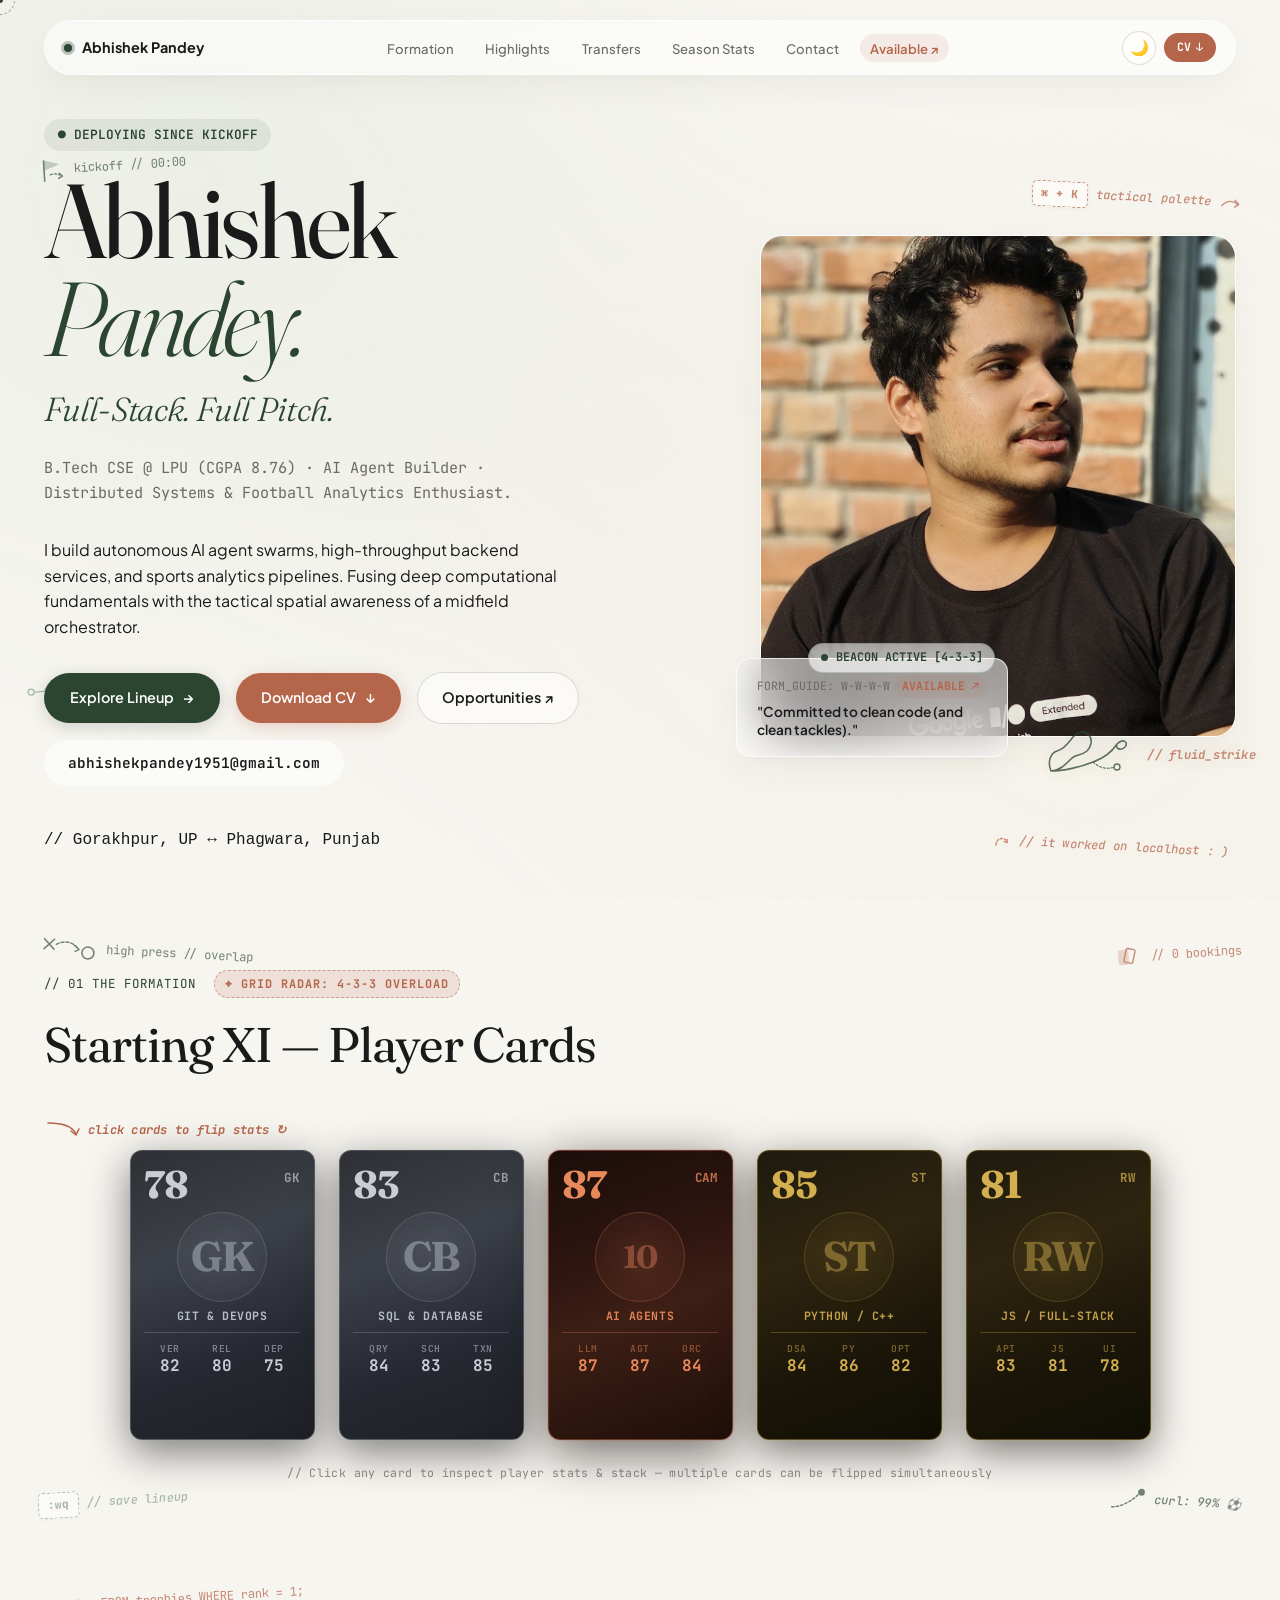
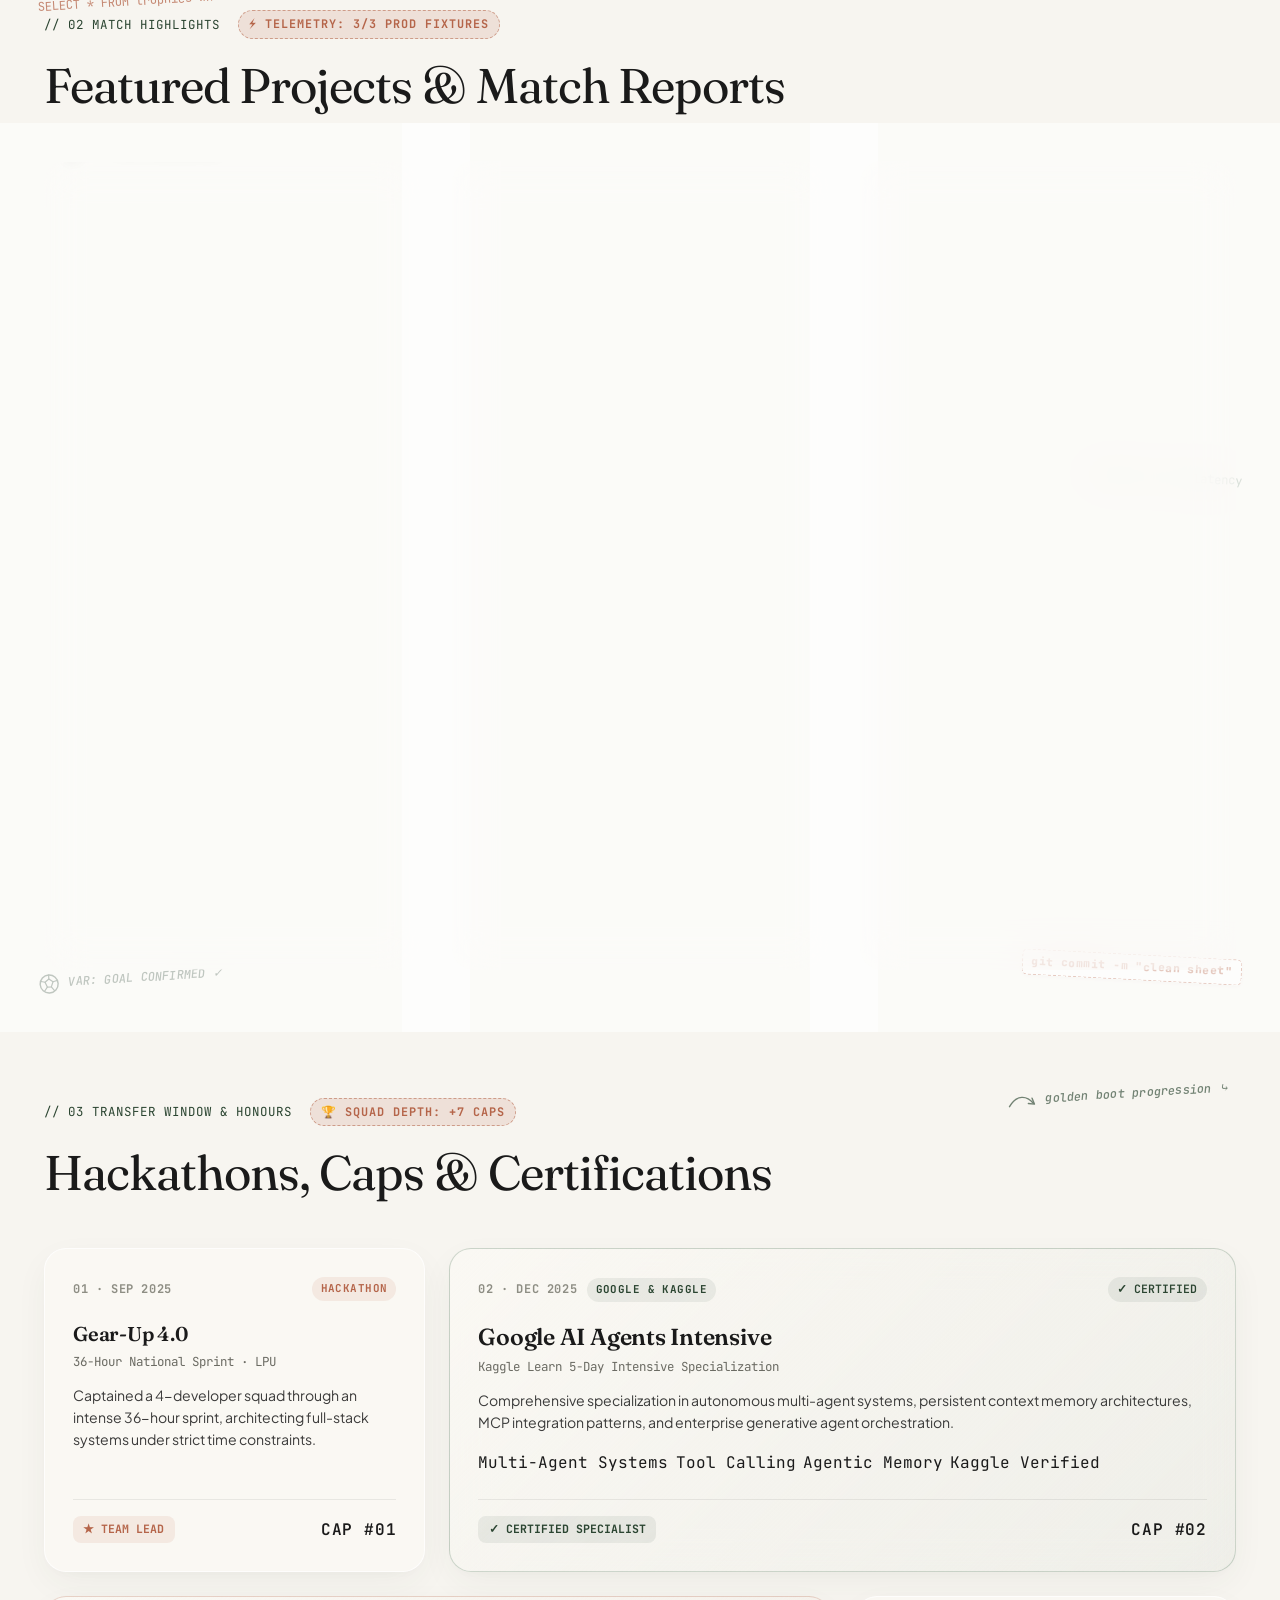
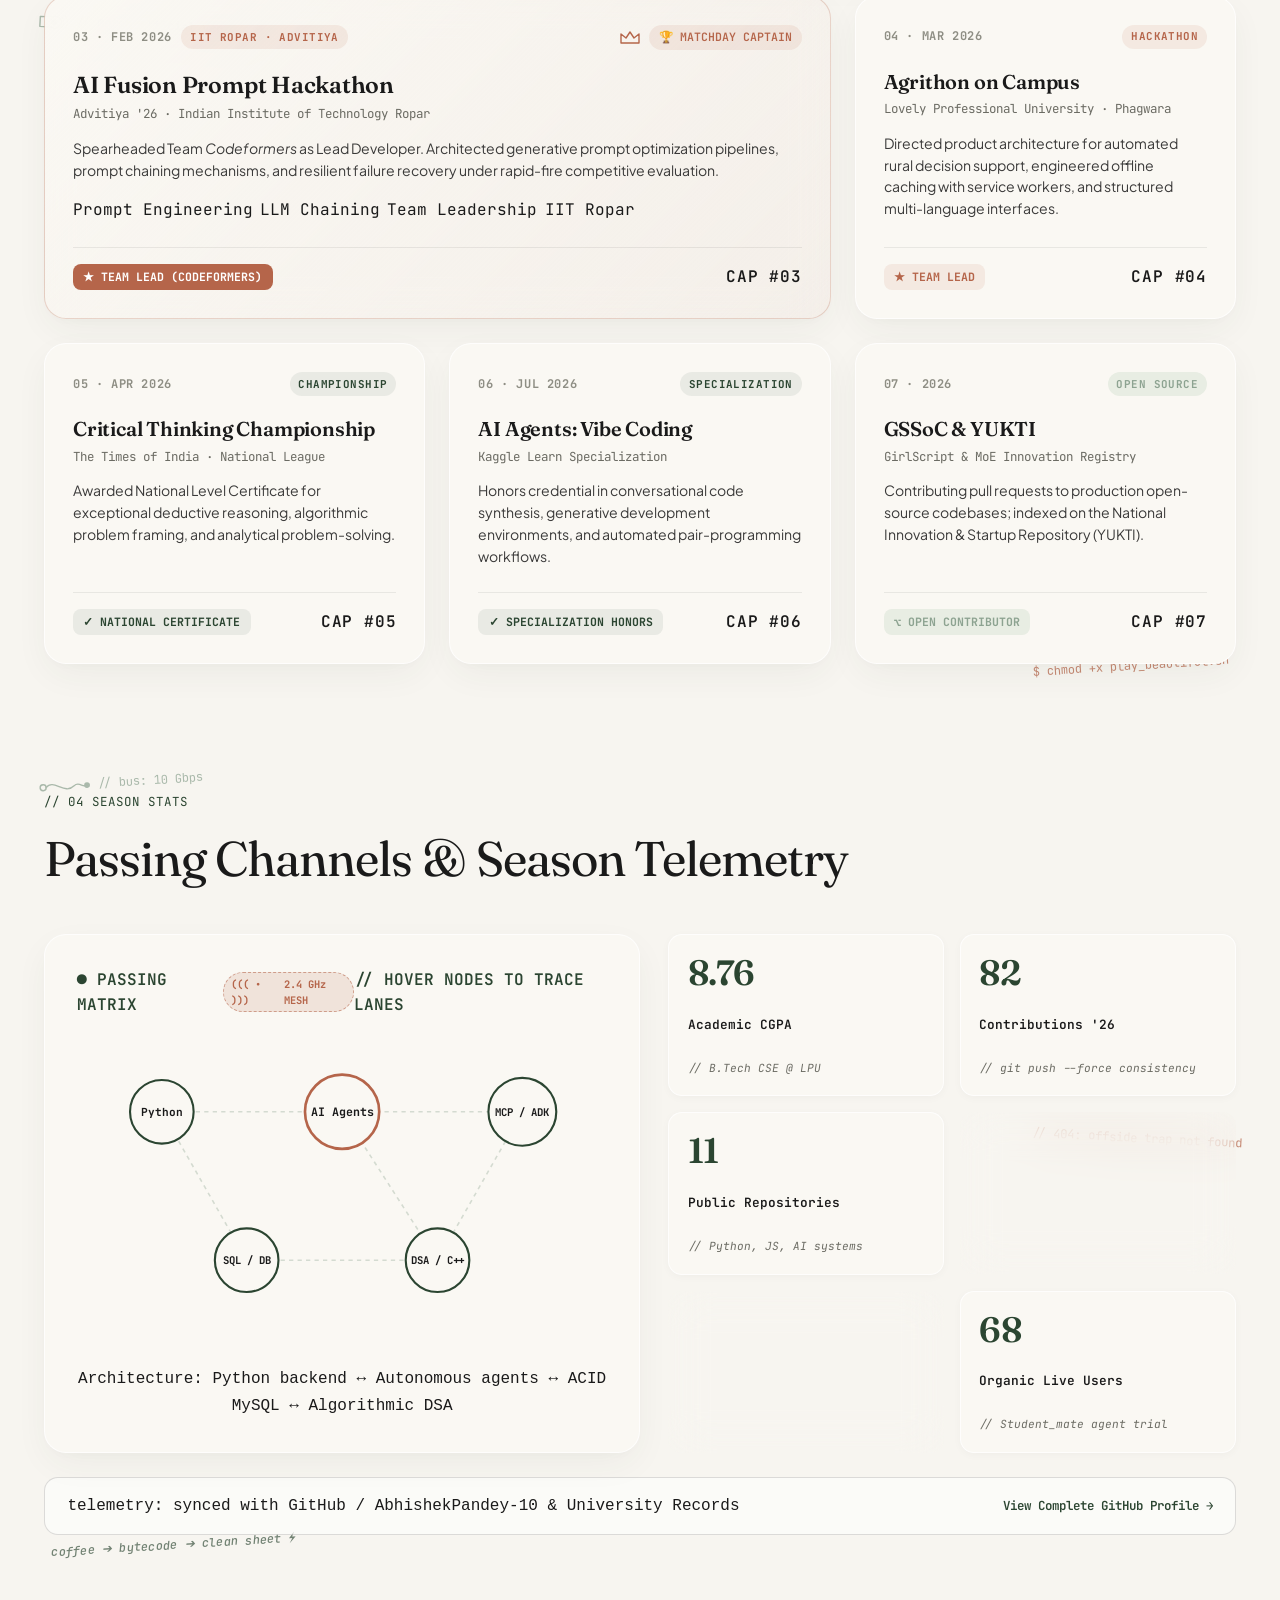
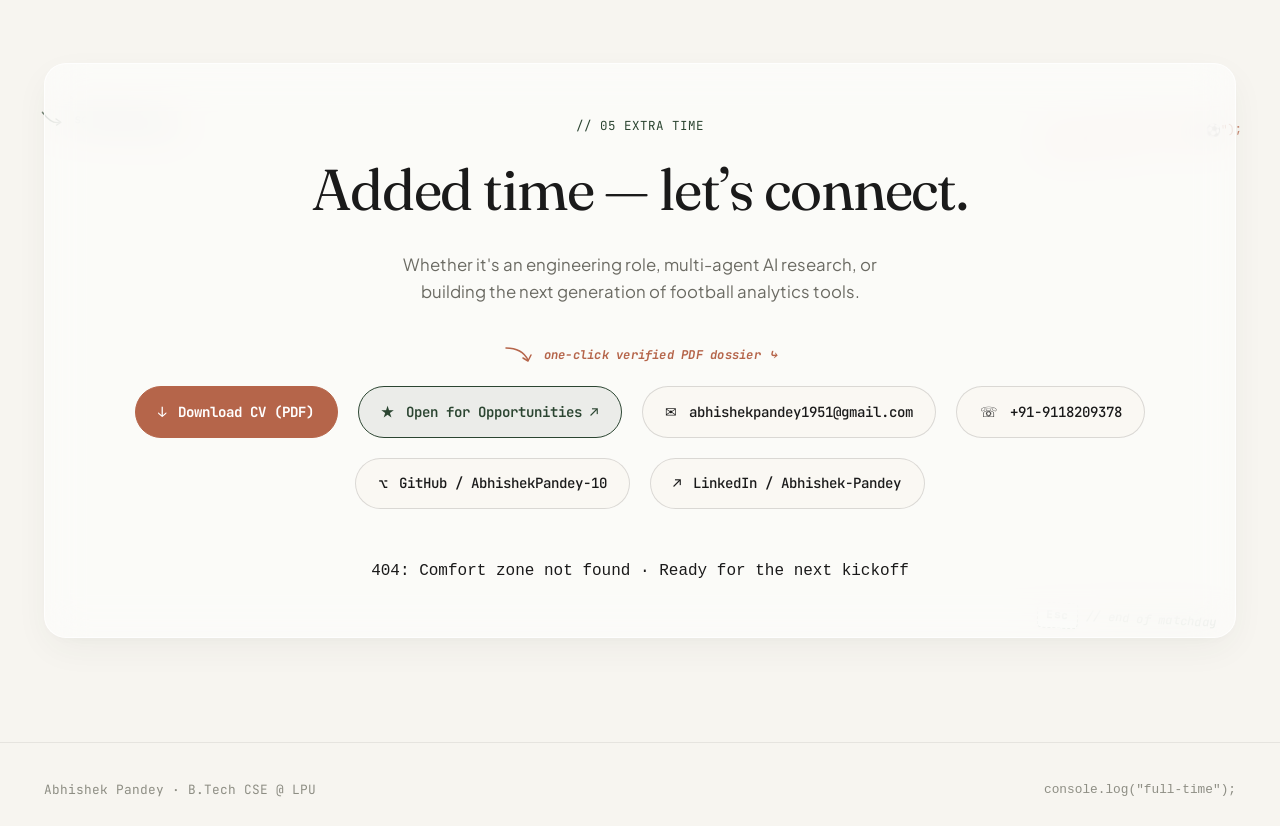
==== commit 0e84790f: "feat: set light mode (The Pitch Day Match) as the original default theme" ====
--- a/index.html
+++ b/index.html
@@ -10,8 +10,7 @@
   <script>
     (function() {
       const saved = localStorage.getItem('portfolio-theme');
-      const prefersDark = window.matchMedia('(prefers-color-scheme: dark)').matches;
-      if (saved === 'dark' || (!saved && prefersDark)) {
+      if (saved === 'dark') {
         document.documentElement.setAttribute('data-theme', 'dark');
       } else {
         document.documentElement.setAttribute('data-theme', 'light');
--- a/style.css
+++ b/style.css
@@ -567,11 +567,11 @@
 
 .portrait-img {
   width: 100%;
-  height: 480px;
+  height: 500px;
   object-fit: cover;
-  object-position: center top;
+  object-position: center 15%;
   display: block;
-  filter: contrast(1.02) saturate(0.92);
+  filter: contrast(1.02) saturate(0.98);
   transition: transform 0.6s cubic-bezier(0.16, 1, 0.3, 1);
 }
 
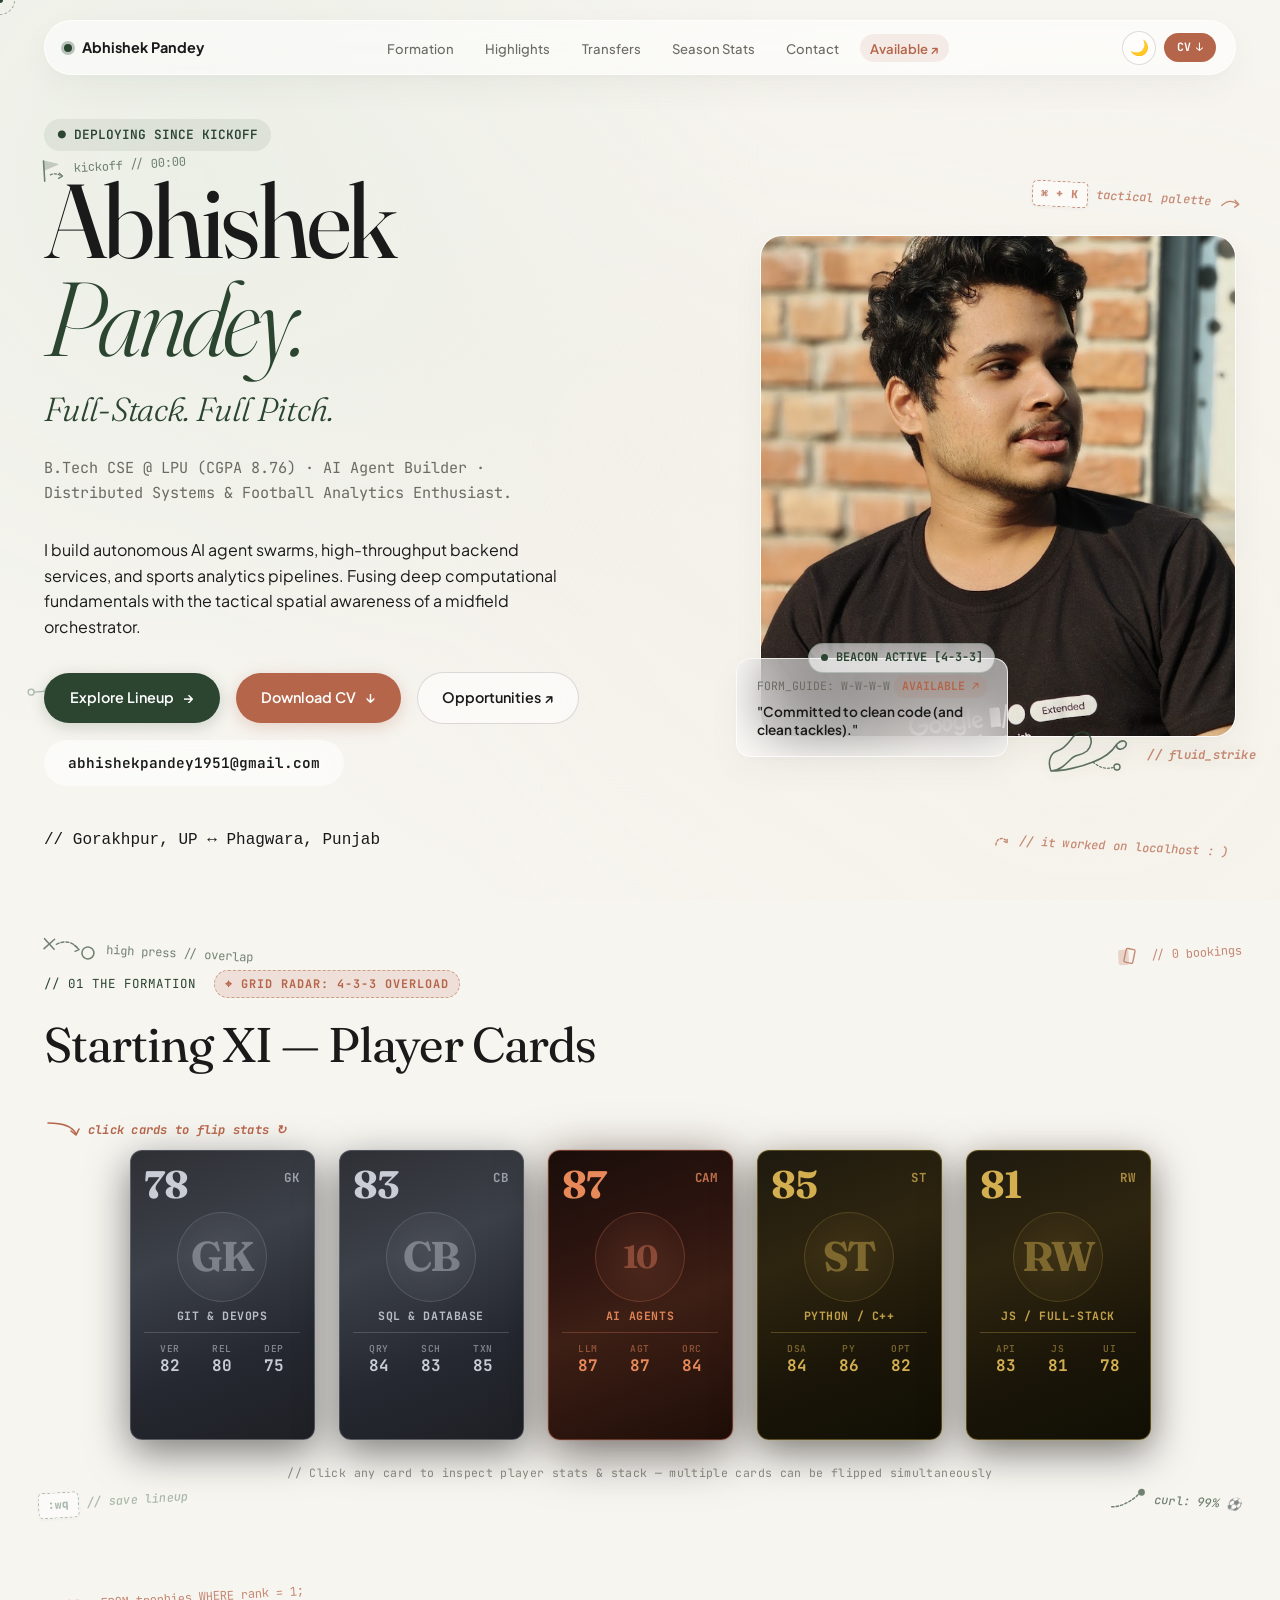
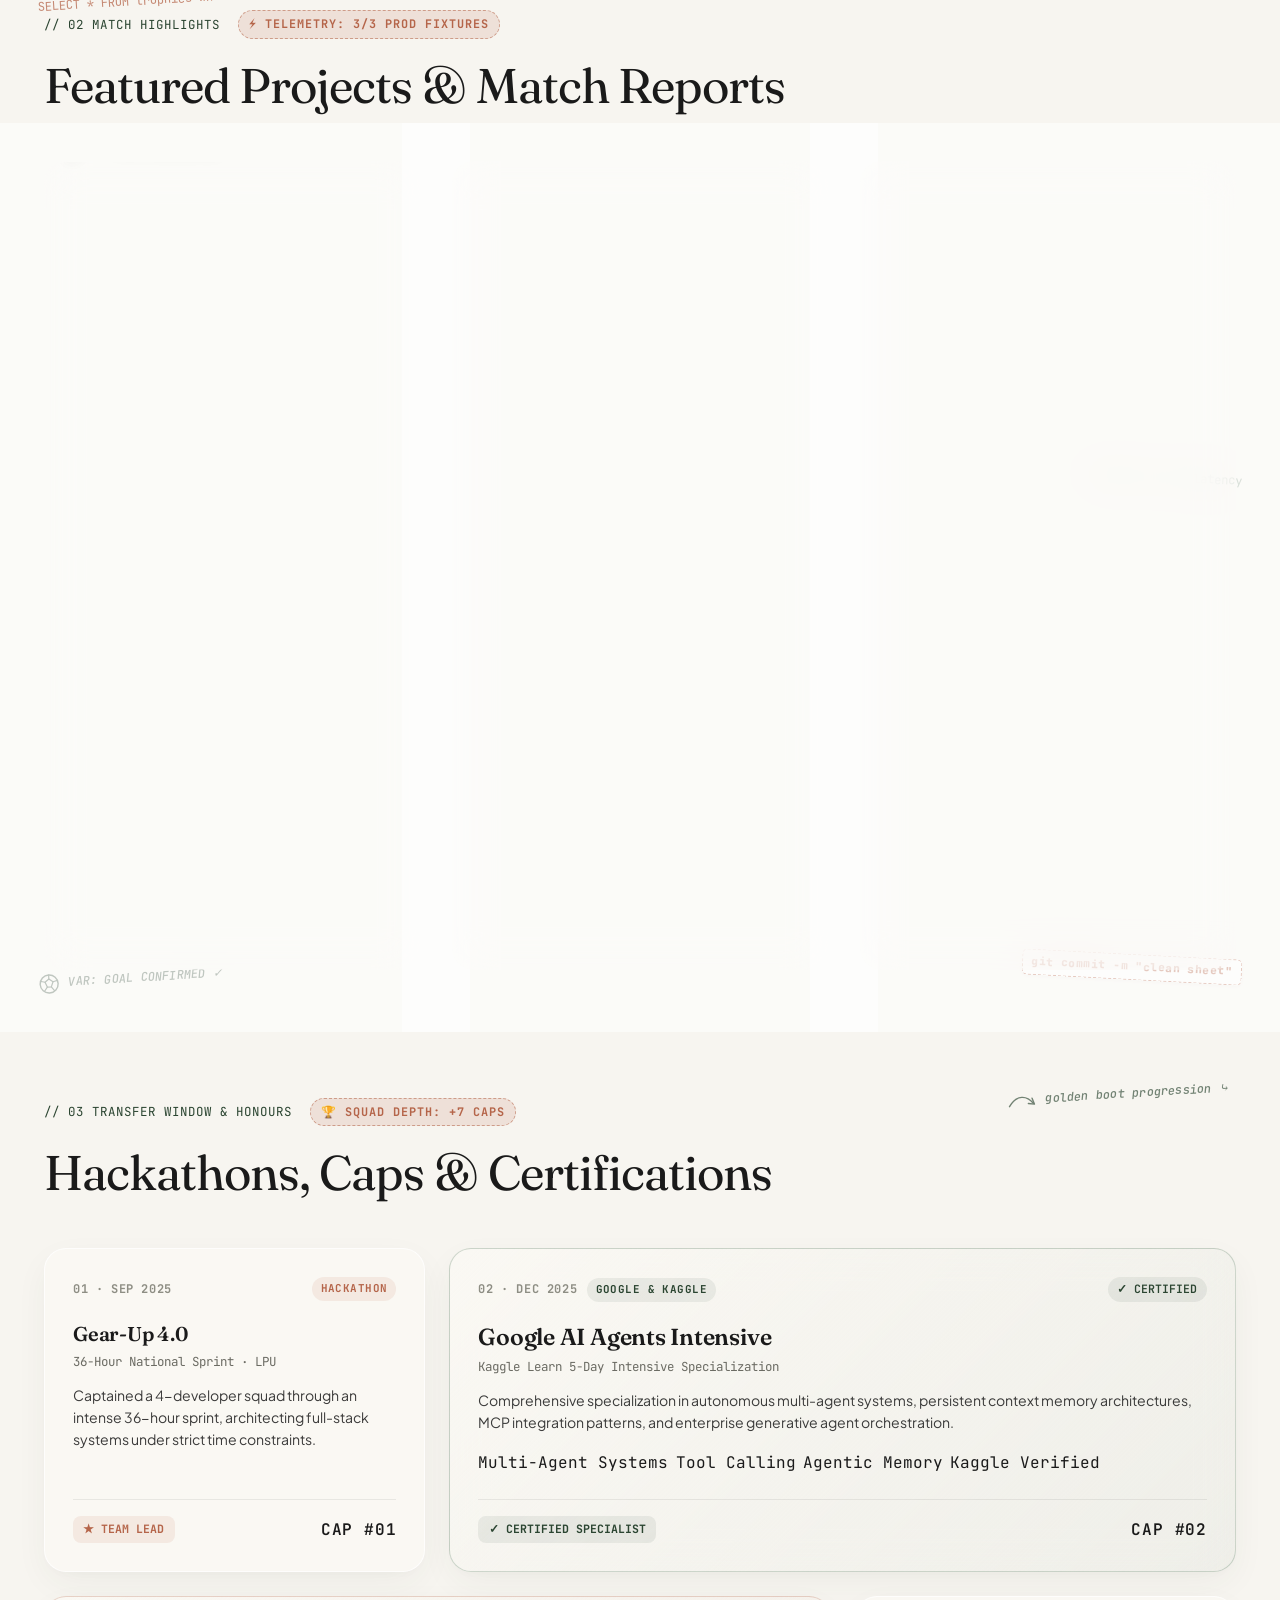
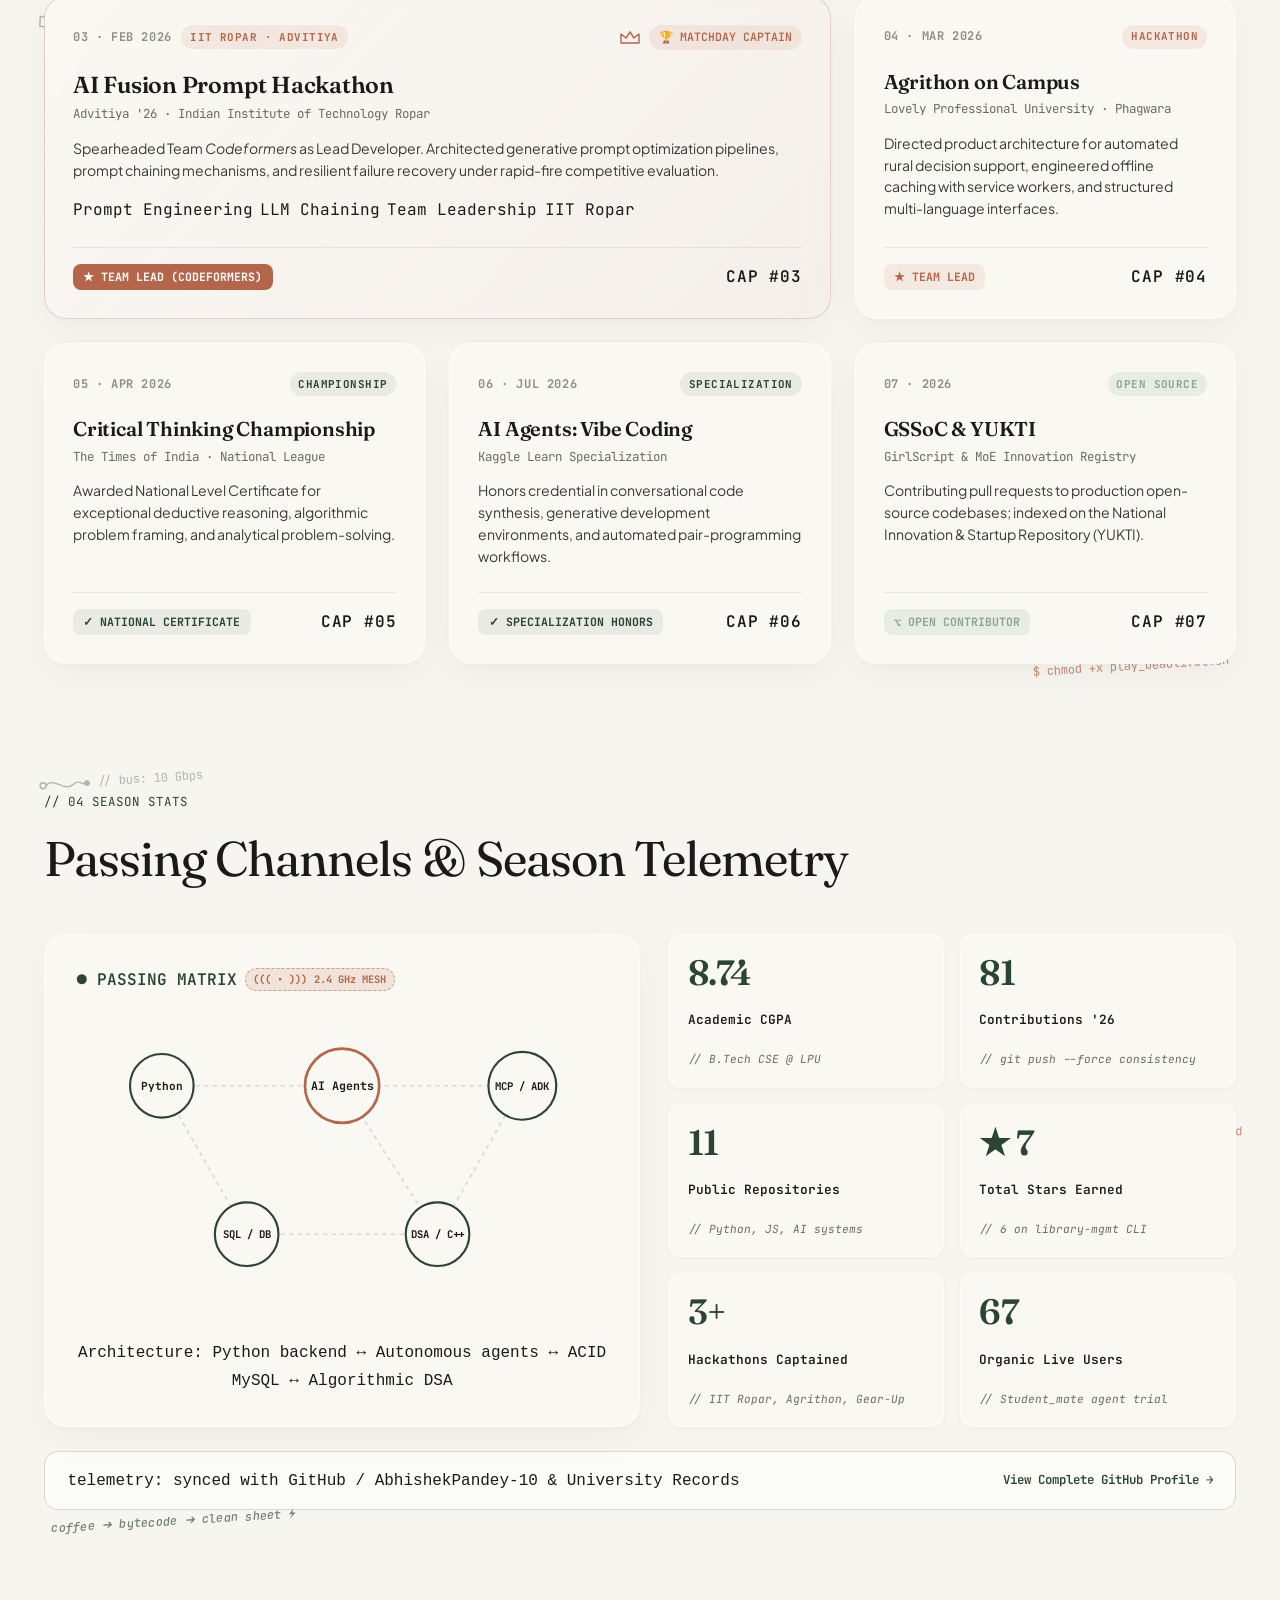
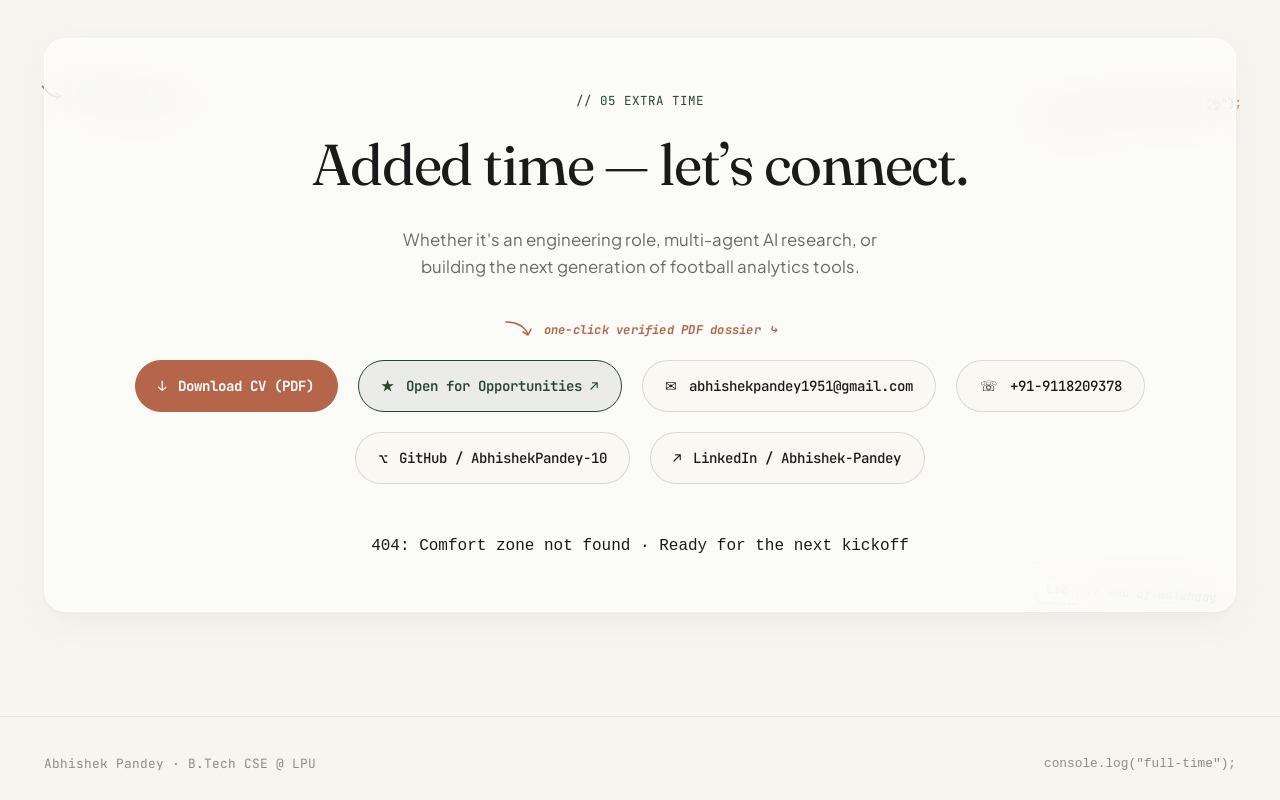
==== commit 34ffc1fd: "style: remove hover nodes to trace lanes subline from passing matrix" ====
--- a/index.html
+++ b/index.html
@@ -948,7 +948,6 @@
                   <span>2.4 GHz MESH</span>
                 </span>
               </div>
-              <span>// HOVER NODES TO TRACE LANES</span>
             </div>
             <svg class="tactics-svg-mesh" viewBox="0 0 500 300" fill="none" xmlns="http://www.w3.org/2000/svg">
               <!-- Pass Connection Lines -->
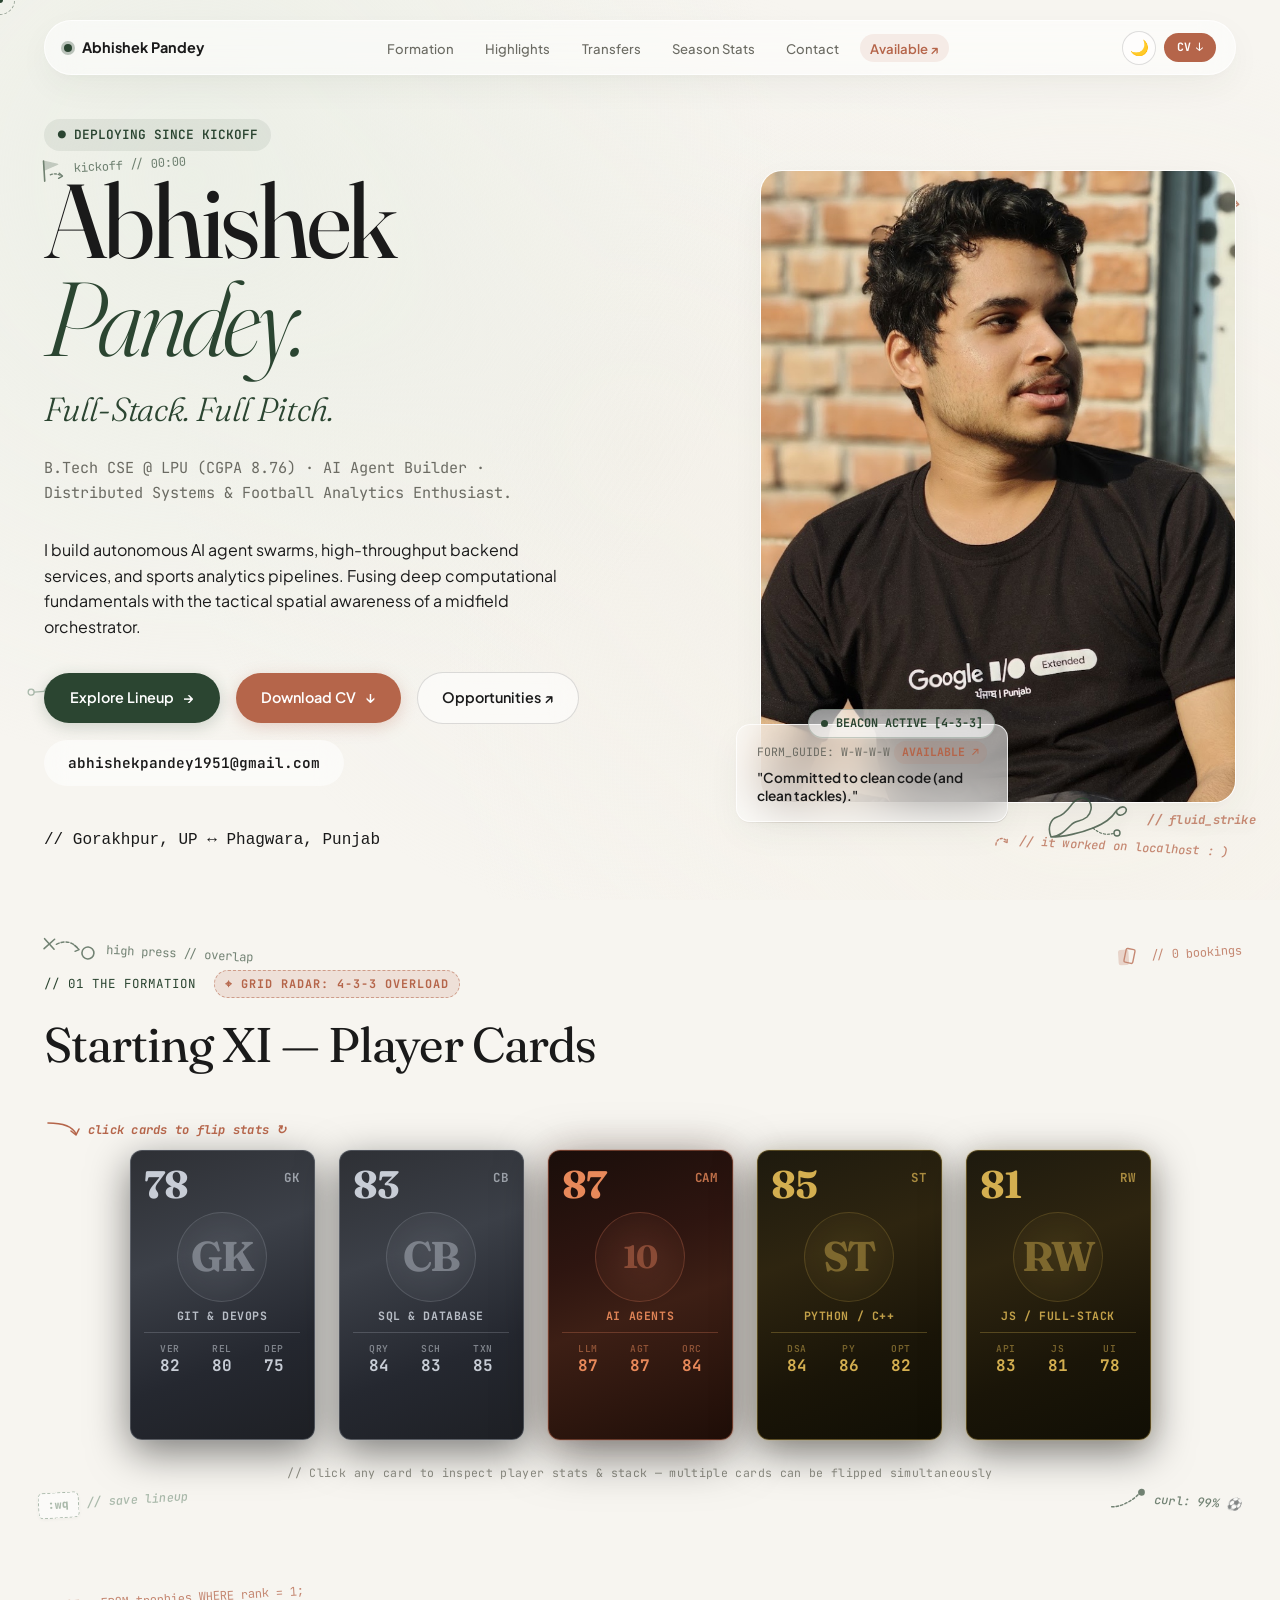
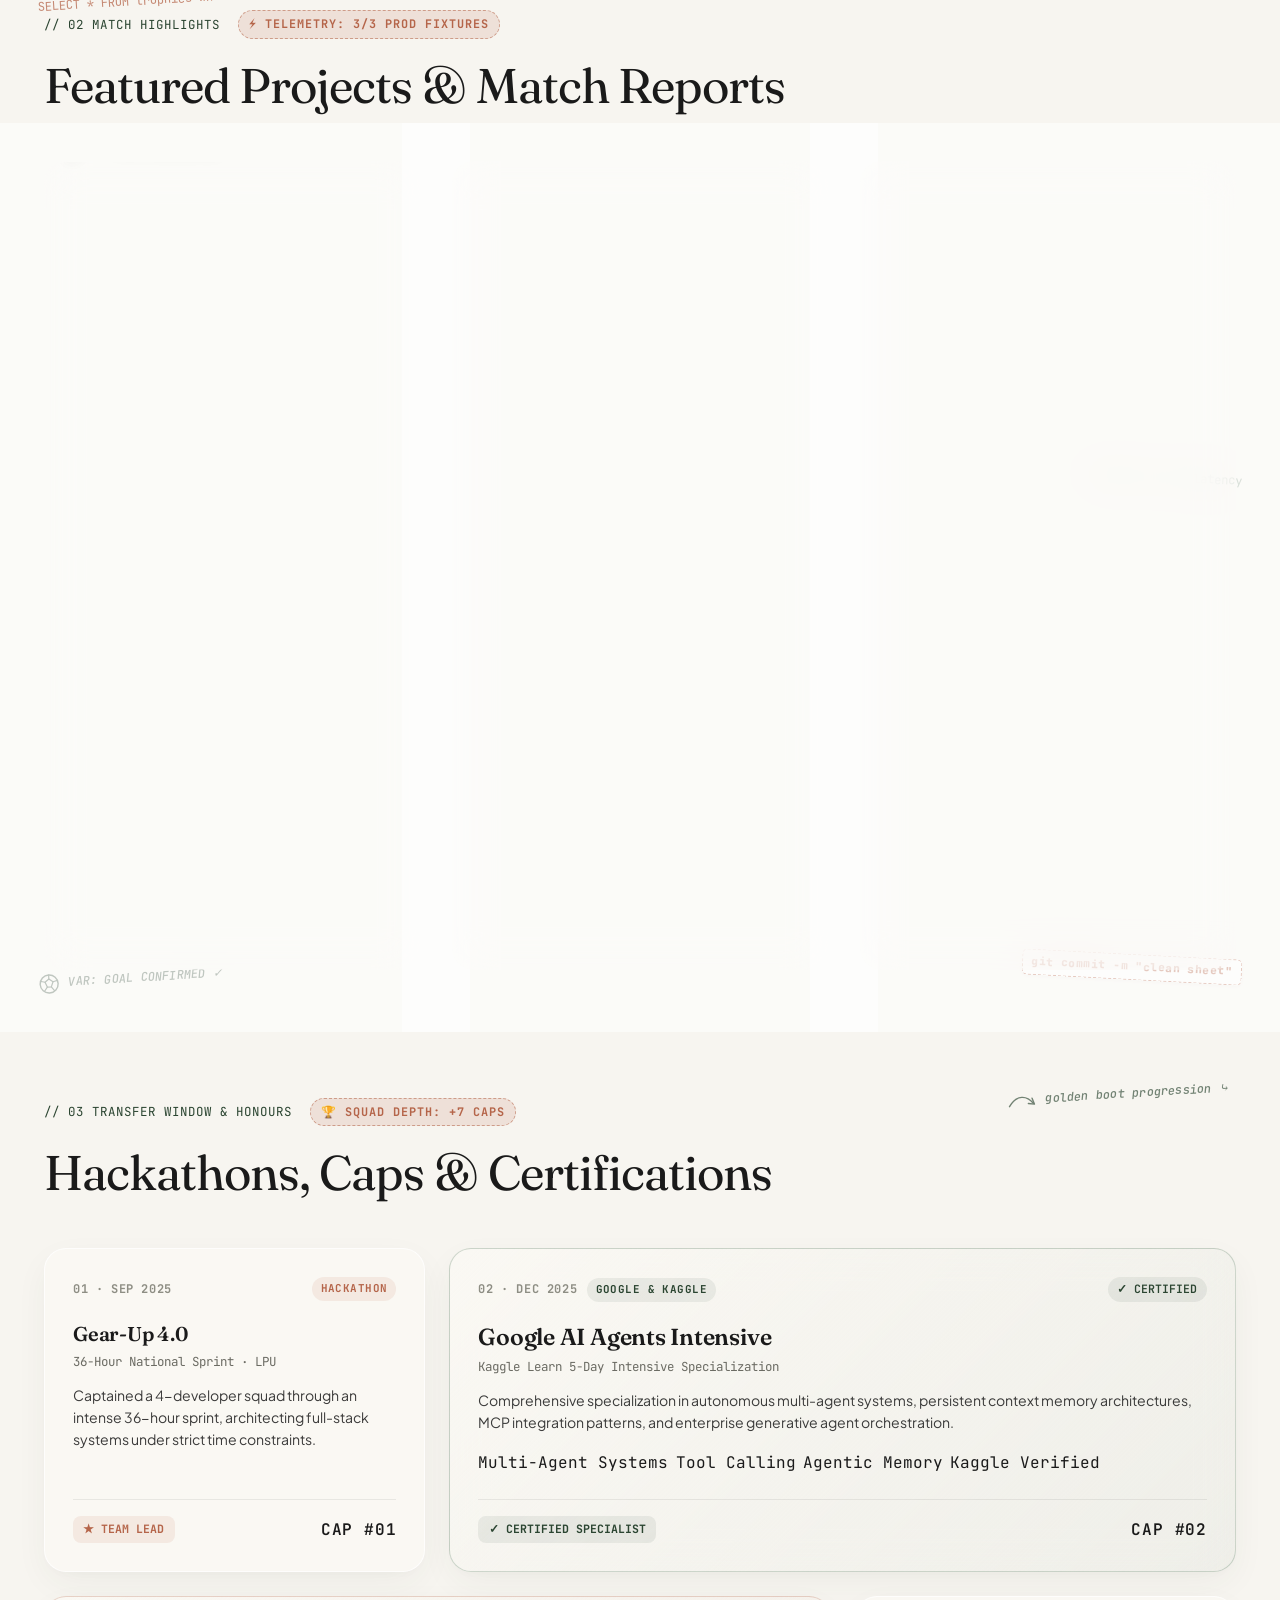
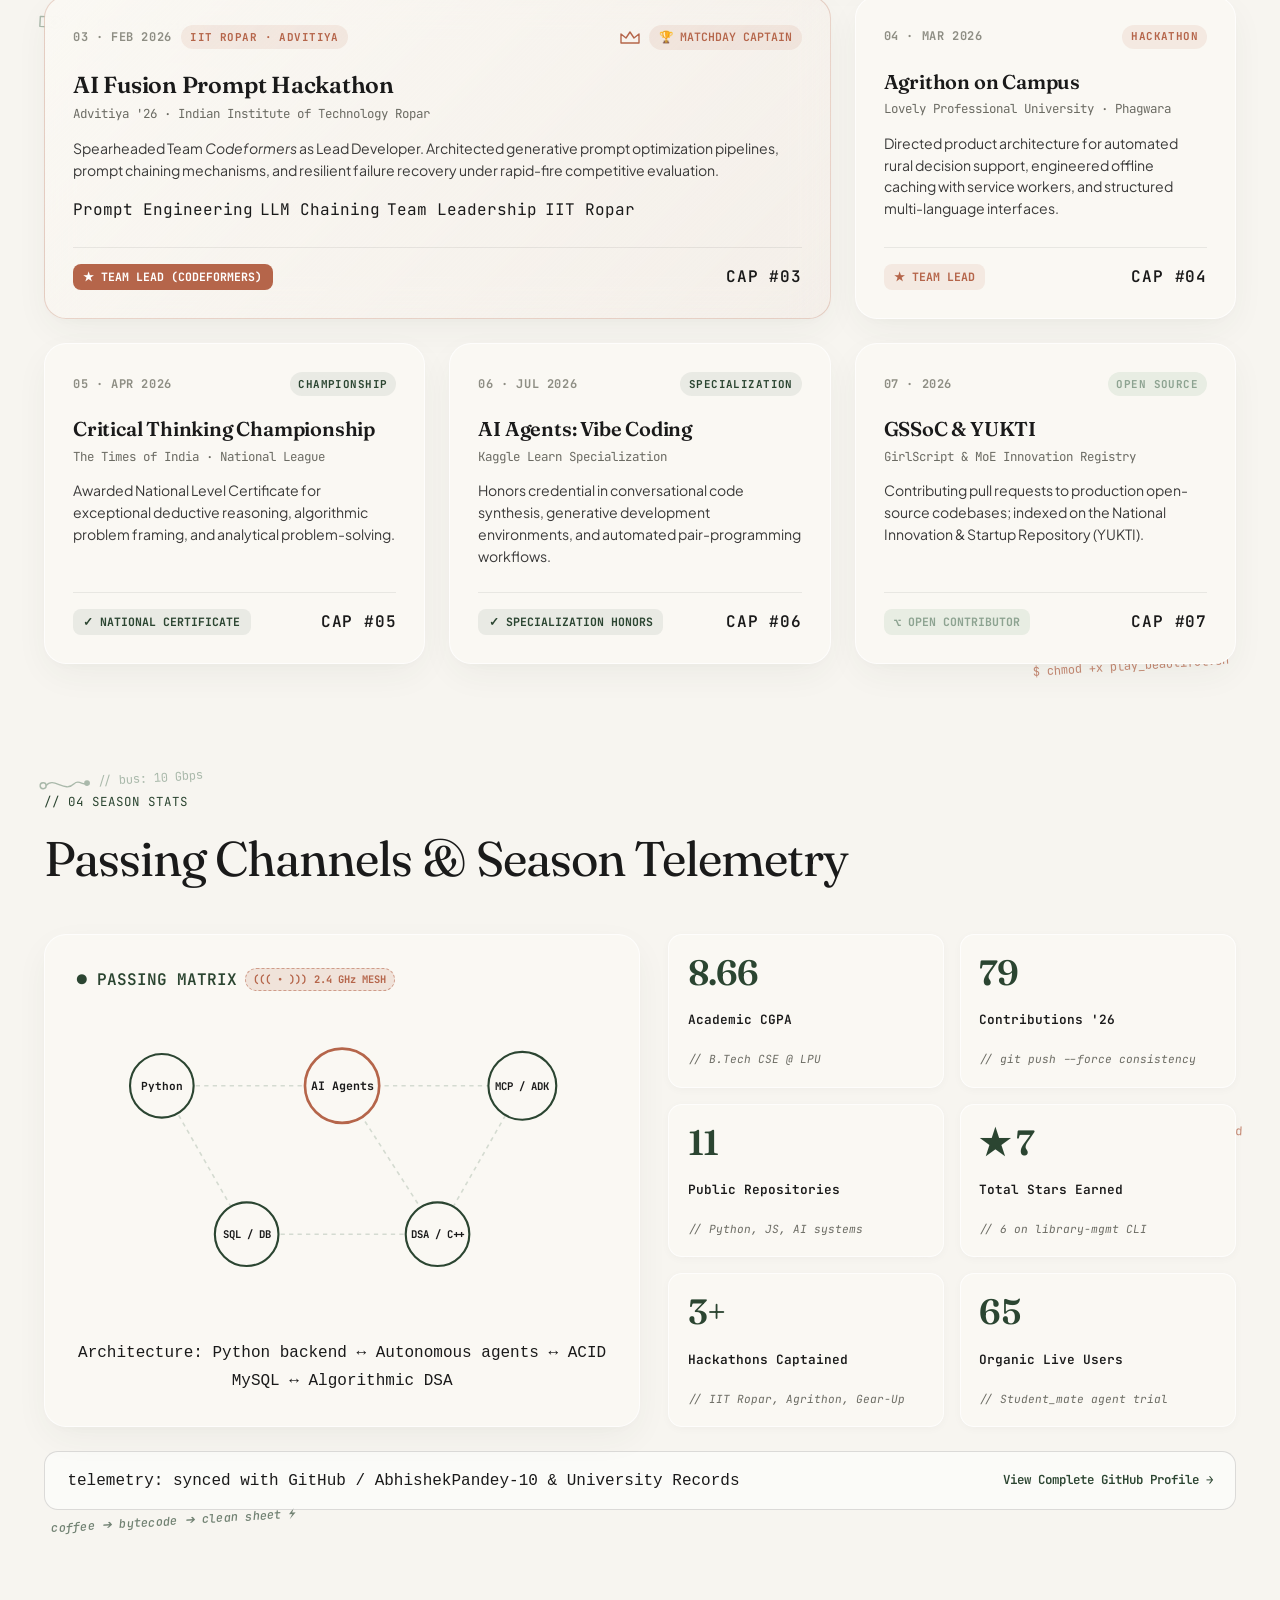
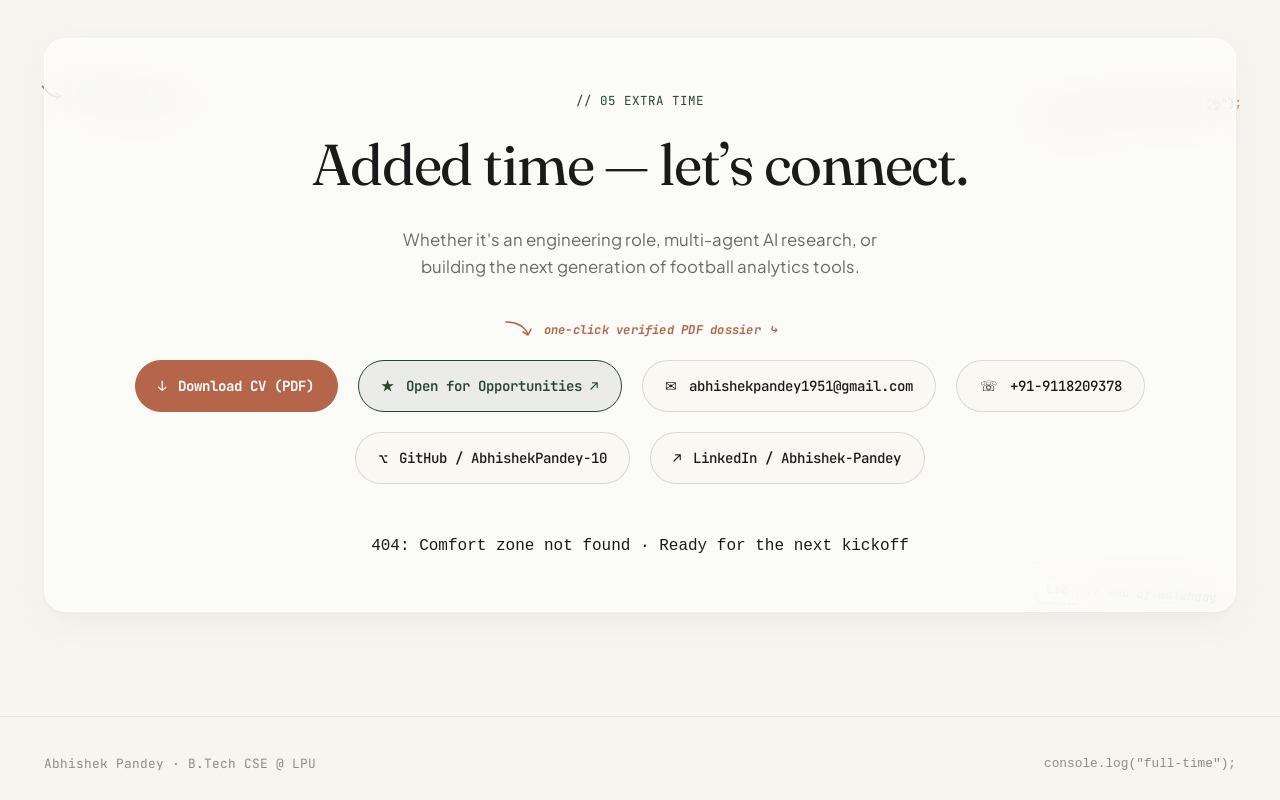
==== commit 3d32ba2f: "Add Google Ads script to index.html" ====
--- a/index.html
+++ b/index.html
@@ -1,6 +1,8 @@
 <!DOCTYPE html>
 <html lang="en">
 <head>
+  <script async src="https://pagead2.googlesyndication.com/pagead/js/adsbygoogle.js?client=ca-pub-7910198285617268"
+     crossorigin="anonymous"></script>
   <meta charset="UTF-8">
   <meta name="viewport" content="width=device-width, initial-scale=1.0">
   <title>Abhishek Pandey — The Pitch</title>
--- a/style.css
+++ b/style.css
@@ -567,16 +567,16 @@
 
 .portrait-img {
   width: 100%;
-  height: 500px;
-  object-fit: cover;
-  object-position: center 15%;
+  aspect-ratio: 3 / 4;
+  height: auto;
+  object-fit: contain;
   display: block;
   filter: contrast(1.02) saturate(0.98);
   transition: transform 0.6s cubic-bezier(0.16, 1, 0.3, 1);
 }
 
 .portrait-container:hover .portrait-img {
-  transform: scale(1.03);
+  transform: scale(1.02);
 }
 
 /* Overlapping Glass Status Card */
